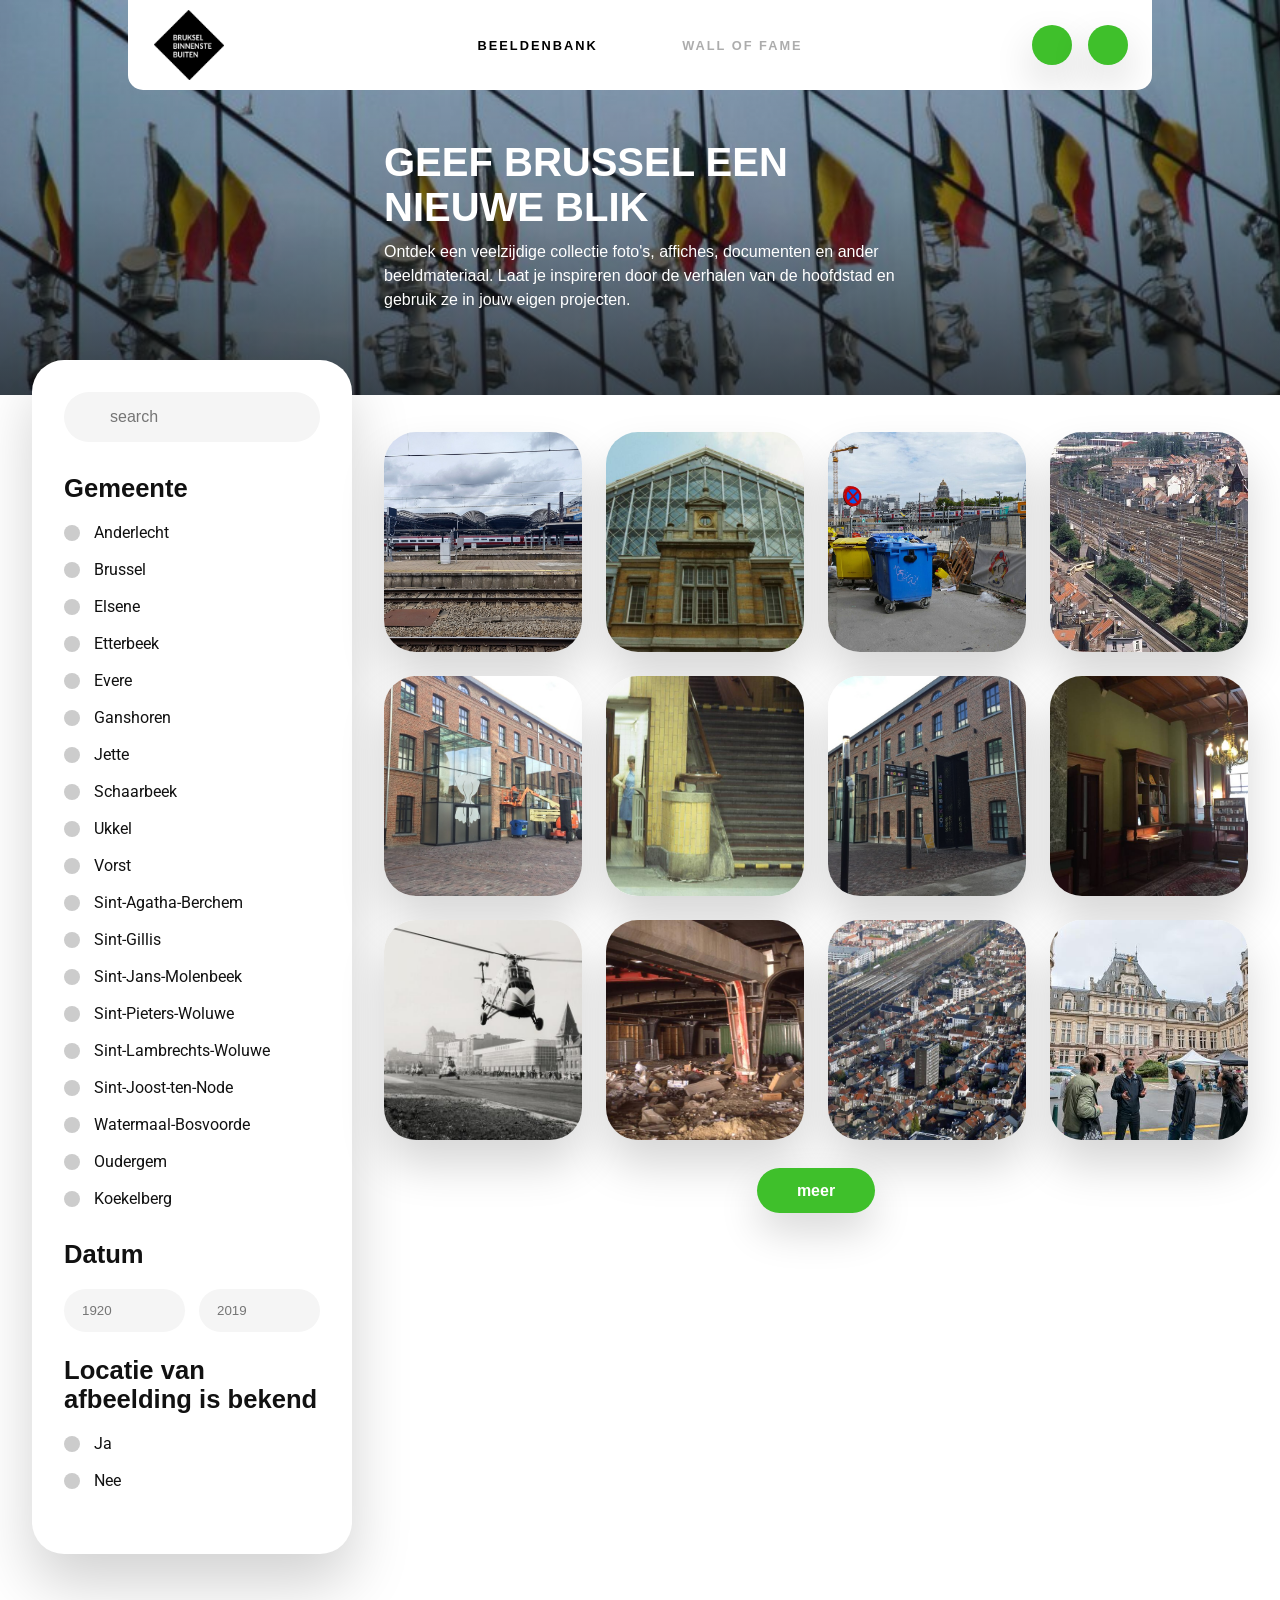
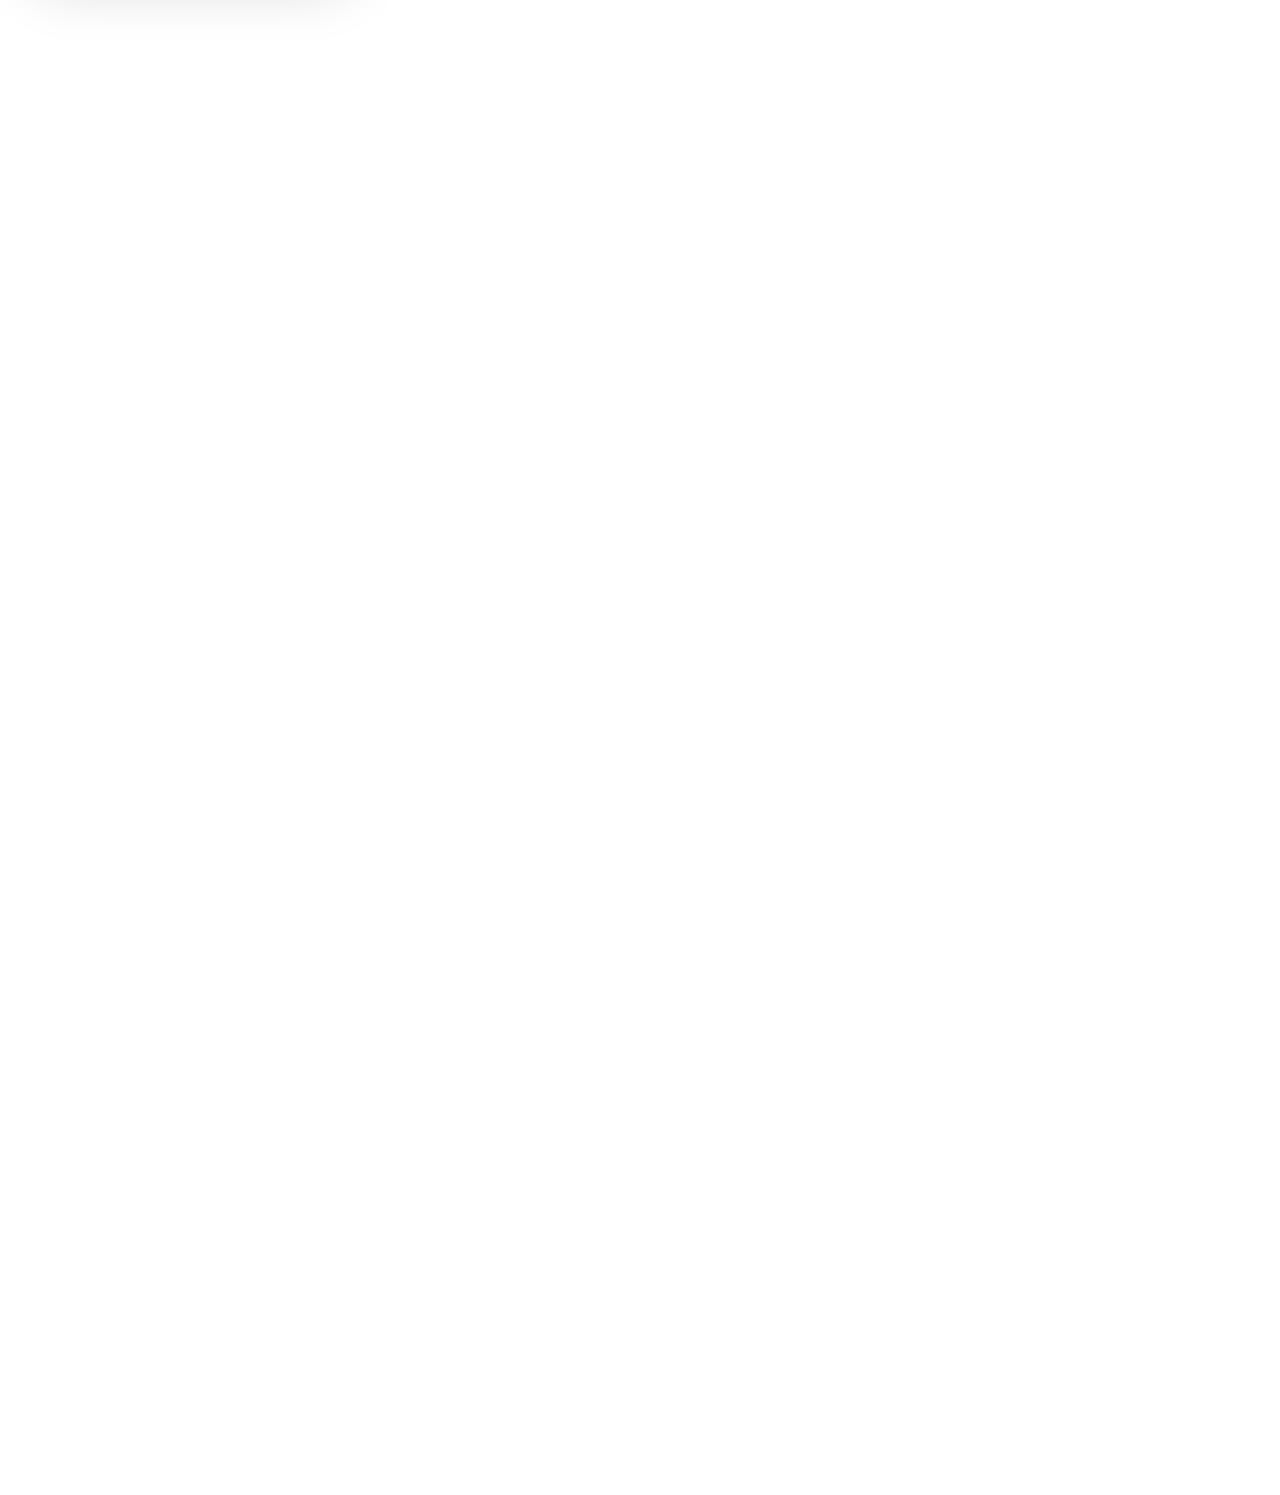
==== index.html @ e1c17c28 "added link.html" ====
<!doctype html>
<html lang="en">
  <head>
    <meta charset="UTF-8" />
    <meta name="viewport" content="width=device-width, initial-scale=1.0" />
    <link rel="stylesheet" href="css/color.css" />
    <link rel="stylesheet" href="css/font.css" />
    <link rel="stylesheet" href="css/global.css" />
    <link rel="stylesheet" href="css/header.css" />
    <link rel="stylesheet" href="css/sidebar.css" />
    <link
      rel="stylesheet"
      href="https://cdnjs.cloudflare.com/ajax/libs/font-awesome/7.0.1/css/all.min.css"
    />
    <title>Beeldenbank</title>
    <link rel="icon" type="image/x-icon" sizes="32x32" href="assets/favicon/logo_32x32.ico">
    <link rel="icon" type="image/x-icon" sizes="16x16" href="assets/favicon/logo_16x16.ico">
    <link rel="shortcut icon" href="assets/favicon/logo_32x32.ico">
  </head>
  <body>
    <header>
      <div class="header-inner">
        <a href="index.html"
          ><img src="assets/logo_high res.png" alt="logo" class="logo"
        /></a>
        <a href="index.html"><h2 class="title1 active">BEELDENBANK</h2></a>
        <a href="wall-of-fame.html"><h2 class="title2">WALL OF FAME</h2></a>
        <div class="header-actions">
          <a href="over-ons.html" class="icon-button" aria-label="info"
            ><i class="fa-solid fa-circle-info"></i
          ></a>
          <a href="link.html" class="icon-button" aria-label="links"
            ><i class="fa-solid fa-link"></i
          ></a>
        </div>
      </div>
    </header>
    <div class="hero">
      <div class="hero-h1"><h1>GEEF BRUSSEL EEN NIEUWE BLIK</h1></div>
      <div class="hero-p"><p>Ontdek een veelzijdige collectie foto's, affiches, documenten en ander beeldmateriaal. 
      Laat je inspireren door de verhalen van de hoofdstad en gebruik ze in jouw eigen projecten.</p></div>
    </div>
    
    <div class="background"></div>
    <div class="container">
      <aside class="sidebar">
        <div class="search-box">
          <i class="fa-solid fa-magnifying-glass"></i><input type="search" id="searchInput" placeholder="search" list="suggestions" />
          <datalist id="suggestions"></datalist>
        </div>
        <div class="panel">
          <h1>Gemeente</h1>
          <label><input type="checkbox" id="Anderlecht" name="Anderlecht" value="Anderlecht" /> Anderlecht</label>
          <label><input type="checkbox" id="Brussel" name="Brussel" value="Brussel" /> Brussel</label>
          <label><input type="checkbox" id="Elsene" name="Elsene" value="Elsene" /> Elsene</label>
          <label><input type="checkbox" id="Etterbeek" name="Etterbeek" value="Etterbeek" /> Etterbeek</label>
          <label><input type="checkbox" id="Evere" name="Evere" value="Evere" /> Evere</label>
          <label><input type="checkbox" id="Ganshoren" name="Ganshoren" value="Ganshoren" /> Ganshoren</label>
          <label><input type="checkbox" id="Jette" name="Jette" value="Jette" /> Jette</label>
          <label><input type="checkbox" id="Schaarbeek" name="Schaarbeek" value="Schaarbeek" /> Schaarbeek</label>
          <label><input type="checkbox" id="Ukkel" name="Ukkel" value="Ukkel" /> Ukkel</label>
          <label><input type="checkbox" id="Vorst" name="Vorst" value="Vorst" /> Vorst</label>
          <label><input type="checkbox" id="Sint-Agatha-Berchem" name="Sint-Agatha-Berchem" value="Sint-Agatha-Berchem" /> Sint-Agatha-Berchem</label>
          <label><input type="checkbox" id="Sint-Gillis" name="Sint-Gillis" value="Sint-Gillis" /> Sint-Gillis</label>
          <label><input type="checkbox" id="Sint-Jans-Molenbeek" name="Sint-Jans-Molenbeek" value="Sint-Jans-Molenbeek" /> Sint-Jans-Molenbeek</label>
          <label><input type="checkbox" id="Sint-Pieters-Woluwe" name="Sint-Pieters-Woluwe" value="Sint-Pieters-Woluwe" /> Sint-Pieters-Woluwe</label>
          <label><input type="checkbox" id="Sint-Lambrechts-Woluwe" name="Sint-Lambrechts-Woluwe" value="Sint-Lambrechts-Woluwe" /> Sint-Lambrechts-Woluwe</label>
          <label><input type="checkbox" id="Sint-Joost-ten-Node" name="Sint-Joost-ten-Node" value="Sint-Joost-ten-Node" /> Sint-Joost-ten-Node</label>
          <label><input type="checkbox" id="Watermaal-Bosvoorde" name="Watermaal-Bosvoorde" value="Watermaal-Bosvoorde" /> Watermaal-Bosvoorde</label>
          <label><input type="checkbox" id="Oudergem" name="Oudergem" value="Oudergem" /> Oudergem</label>
          <label><input type="checkbox" id="Koekelberg" name="Koekelberg" value="Koekelberg" /> Koekelberg</label>
        </div>
        <div class="panel">
          <h1>Datum</h1>
          <div class="date-inputs">
            <input type="number" id="fromYear" placeholder="1920" min="1920" max="2019" />
            <input type="number" id="toYear" placeholder="2019" min="1920" max="2019" />
          </div>
          
          <div class="panel">
          <h1>Locatie van afbeelding is bekend</h1>
          <div class="known-inputs">
          </div>
          <label
            ><input
              type="checkbox"
              id="bekend"
              name="bekend"
              value="bekend"
            />
            Ja</label
          ><label
            ><input
              type="checkbox"
              id="onbekend"
              name="onbekend"
              value="onbekend"
            />
            Nee</label
          >
        </div>
      </aside>
      <main class="content">
        <div class="top-filters">
          
        </div>
        <div class="gallery">
          <div class="card"></div>
          <div class="card"></div>
          <div class="card"></div>
          <div class="card"></div>
          <div class="card"></div>
          <div class="card"></div>
          <div class="card"></div>
          <div class="card"></div>
          <div class="card"></div>
          <div class="card"></div>
          <div class="card"></div>
          <div class="card"></div>
        </div>
      </main>
    </div>
    <!-- Image popup modal -->
    <div id="img-modal" style="display:none;position:fixed;inset:0;z-index:1000;background:rgba(0,0,0,0.55);justify-content:center;align-items:flex-start;padding-top:60px;">
      <button id="img-modal-prev" aria-label="Vorige" style="position:fixed;left:24px;top:50%;transform:translateY(-50%);background:#3fc02b;border:none;border-radius:50%;width:48px;height:48px;cursor:pointer;display:flex;align-items:center;justify-content:center;box-shadow:0 4px 14px rgba(0,0,0,0.2);">
        <svg xmlns="http://www.w3.org/2000/svg" width="18" height="18" viewBox="0 0 18 18" fill="none"><polyline points="11,3 5,9 11,15" stroke="white" stroke-width="2.5" stroke-linecap="round" stroke-linejoin="round"/></svg>
      </button>
      <div style="background:#fff;border-radius:20px;max-width:980px;width:92%;padding:44px 44px 36px;position:relative;">
        <button id="img-modal-close" aria-label="Sluiten" style="position:absolute;top:14px;right:14px;background:#3fc02b;border:none;border-radius:50%;width:32px;height:32px;cursor:pointer;display:flex;align-items:center;justify-content:center;">
          <svg xmlns="http://www.w3.org/2000/svg" width="14" height="14" viewBox="0 0 14 14" fill="none"><line x1="1" y1="1" x2="13" y2="13" stroke="white" stroke-width="2.2" stroke-linecap="round"/><line x1="13" y1="1" x2="1" y2="13" stroke="white" stroke-width="2.2" stroke-linecap="round"/></svg>
        </button>
        <img id="img-modal-img" src="" alt="" style="width:88%;max-height:65vh;object-fit:contain;display:block;border-radius:14px;margin:0 auto;" />
        <p id="img-modal-name" style="margin-top:12px;font-size:0.95rem;text-align:center;word-break:break-word;color:#333;"></p>
        <div style="display:flex;justify-content:center;gap:12px;margin-top:14px;">
          <a id="img-modal-download" href="" download style="display:inline-flex;align-items:center;gap:7px;padding:9px 20px;background:#3fc02b;color:#fff;border-radius:999px;text-decoration:none;font-size:0.9rem;font-weight:600;box-shadow:0 4px 14px rgba(0,0,0,0.12);">
            <i class="fa-solid fa-download"></i> Download
          </a>
          <button id="img-modal-share" style="display:inline-flex;align-items:center;gap:7px;padding:9px 20px;background:#3fc02b;color:#fff;border:none;border-radius:999px;font-size:0.9rem;font-weight:600;cursor:pointer;box-shadow:0 4px 14px rgba(0,0,0,0.12);">
            <i class="fa-solid fa-share-nodes"></i> Delen
          </button>
        </div>
      </div>
      <button id="img-modal-next" aria-label="Volgende" style="position:fixed;right:24px;top:50%;transform:translateY(-50%);background:#3fc02b;border:none;border-radius:50%;width:48px;height:48px;cursor:pointer;display:flex;align-items:center;justify-content:center;box-shadow:0 4px 14px rgba(0,0,0,0.2);">
        <svg xmlns="http://www.w3.org/2000/svg" width="18" height="18" viewBox="0 0 18 18" fill="none"><polyline points="7,3 13,9 7,15" stroke="white" stroke-width="2.5" stroke-linecap="round" stroke-linejoin="round"/></svg>
      </button>
    </div>
    <script src="js/index.js"></script>
  </body>
</html>
---- css/color.css ----
@import url("https://fonts.googleapis.com/css2?family=Roboto:wght@400&display=swap");
:root {
	--primary-color: #ffffff;
	--secondary-color: #4ec02a;
	--background: #f5f1e7;
	--text: #000000;
	--background-color: #ffffff;
}
---- css/font.css ----
@import url("https://fonts.googleapis.com/css2?family=Roboto:wght@400&display=swap");

:root {
	--title-font: "Inter", sans-serif;
	--subtitle-font: "Arial", sans-serif;
}
h1 {
	font-size: 48px;

	font-family: var(--title-font);
	font-weight: bold;
}
h2 {
	font-size: 27px;
	font-family: var(--subtitle-font);
	font-weight: bold;
}
p {
	font-size: 1rem;
	line-height: 1.5;
}
---- css/global.css ----
* {
	margin: 0;
	padding: 0;
	box-sizing: border-box;
}
html,
body {
	min-height: 100%;
}
body {
	font-family: "Roboto", sans-serif;
	color: #111;
}

.bg-slide {
	position: fixed;
	inset: 0;
	z-index: -2;
	background-size: cover;
	background-position: center;
	background-repeat: no-repeat;
	transition: opacity 1.5s ease-in-out;
	opacity: 0;
}
.bg-slide::before {
	content: "";
	position: absolute;
	inset: 0;
	height: 400px;
	background: linear-gradient(
		to top,
		rgba(13, 13, 13, 0.65),
		rgba(0, 0, 0, 0.2),
		transparent
	);
}
.bg-slide.active {
	opacity: 1;
}
---- css/header.css ----
header {
	position: relative;
	width: 80%;
	height: 90px;
	background: #fff;
	left: 10%;
	border-radius: 0 0 15px 15px;
	margin-bottom: 20px;
}

.header-inner {
	position: relative;
	width: 100%;
	height: 100%;
}
.header-inner .title1 {
	position: absolute;
	top: 50%;
	left: 40%;
	transform: translate(-50%, -50%);
	font-size: 0.8rem;
	letter-spacing: 2px;
	color: #333;
	opacity: 0.4;
}
.header-inner .title2 {
	position: absolute;
	top: 50%;
	left: 60%;
	transform: translate(-50%, -50%);
	font-size: 0.8rem;
	letter-spacing: 2px;
	color: #333;
	opacity: 0.4;
}
.header-inner .title1.active,
.header-inner .title2.active {
	opacity: 1;
	color: #000;
}
.header-inner .title1:not(.active):hover,
.header-inner .title2:not(.active):hover {
	opacity: 0.7;
	transition: opacity 0.2s ease;
}
.hero {
	width: 40%;
	left: 30%;
	height: 250px;
	position: relative;
	padding-top: 30px;
	padding-bottom: 30px;
	color: #fff;
	background-size: cover;
	background-position: center;
}
.hero-h1 h1 {
	font-family: "Inter", sans-serif;
	font-size: 40px;
}
.hero-p p {
	font-family: "Inter", sans-serif;
	font-size: 16px;
	padding-top: 10px;
}

.header-actions {
	position: absolute;
	right: 24px;
	display: flex;
	gap: 1rem;
}
.icon-button {
	display: grid;
	place-items: center;
	width: 40px;
	height: 40px;
	margin-top: 25px;
	border-radius: 50%;
	background: #3fc02b;
	color: #fff;
	font-size: 1rem;
	font-weight: normal;
	text-decoration: none;
	box-shadow: 0 18px 40px rgba(0, 0, 0, 0.16);
}
.logo {
	position: absolute;
	left: 6%;
	top: 50%;
	transform: translate(-50%, -50%);
	height: 70px;
	width: auto;
}
.buttons {
	display: flex;
}
.buttons a {
	text-decoration: none;
}
---- css/sidebar.css ----
.container {
	display: flex;
	gap: 32px;
	width: 100%;
	max-width: 1300px;
	margin: 0 auto;
	padding: 0 32px 40px;
}
.sidebar {
	width: 320px;
	background: rgba(255, 255, 255, 1);
	border-radius: 32px;
	padding: 32px;
	box-shadow: 0 30px 60px rgba(0, 0, 0, 0.18);
}
.background {
	position: absolute;
	width: 100%;
	height: 300%;
	background-color: #fff;
	z-index: -1;
	margin-top: 35px;
}
.search-box {
	position: relative;
	margin-bottom: 32px;
}
.search-box input {
	width: 100%;
	padding: 16px 18px 16px 46px;
	border: none;
	border-radius: 999px;
	background: #f5f5f5;
	color: #111;
	font-size: 1rem;
}
.search-box::before {
	content: "";
	position: absolute;
	left: 18px;
	top: 50%;
	transform: translateY(-50%);
	font-size: 1rem;
}

#suggestions {
	position: absolute;
	top: 100%;
	left: 0;
	right: 0;
	background: white;
	border: 1px solid #ccc;
	border-top: none;
	max-height: 250px;
	overflow-y: auto;
	z-index: 100;
}

.panel {
	margin-bottom: 32px;
}
.panel h1 {
	font-size: 1.6rem;
	margin-bottom: 20px;
}
.panel label {
	display: flex;
	align-items: center;
	gap: 0.9rem;
	margin-bottom: 18px;
	color: #111;
	font-size: 1rem;
}
.panel label input[type="checkbox"] {
	appearance: none;
	-webkit-appearance: none;
	width: 16px;
	height: 16px;
	min-width: 16px;
	border-radius: 50%;
	background: #ccc;
	border: none;
	cursor: pointer;
	transition: background 0.2s ease;
}
.panel label input[type="checkbox"]:checked {
	background: #3fc02b;
}
.date-inputs {
	display: flex;
	gap: 14px;
	margin-bottom: 24px;
}
.date-inputs input {
	width: 100%;
	border: none;
	border-radius: 999px;
	padding: 14px 18px;
	background: #f5f5f5;
	color: #111;
}
.content {
	flex: 1;
	display: flex;
	flex-direction: column;
	padding: 12px 0 0;
}
.top-filters {
	display: flex;
	justify-content: flex-end;
	gap: 16px;
	margin-bottom: 28px;
	margin-top: 32px;
	overflow-x: auto;
	scrollbar-width: none;
	-ms-overflow-style: none;
	flex-wrap: nowrap;
}
.top-filters::-webkit-scrollbar {
	display: none;
}
.filter-pill {
	display: inline-flex;
	align-items: center;
	justify-content: center;
	padding: 0.85rem 1.3rem;
	background: rgb(63, 192, 43);
	color: #fff;
	border-radius: 999px;
	font-weight: 600;
	box-shadow: 0 18px 40px rgba(0, 0, 0, 0.12);
}
.pill-remove {
	margin-left: 10px;
	cursor: pointer;
	opacity: 0.85;
	transition: opacity 0.2s;
}
.pill-remove:hover {
	opacity: 1;
}
.pill-extra {
	font-weight: 600;
	margin-left: 6px;
}
.gallery {
	display: grid;
	grid-template-columns: repeat(4, minmax(0, 1fr));
	gap: 24px;
}
.card {
	min-height: 220px;
	max-height: 250px;
	border-radius: 32px;
	overflow: hidden;
	background: rgba(255, 255, 255, 0.92);
	box-shadow: 0 25px 45px rgba(0, 0, 0, 0.16);
}
.fa-xmark {
	margin-right: 6px;
	color: #fff;
}
.fa-xmark:hover {
	color: rgba(255, 255, 255, 0.7);
}
#Noordwijk {
	border-radius: 50%;
}
.meer-btn {
	display: block;
	margin: 28px auto 0;
	padding: 0.85rem 2.5rem;
	background: #3fc02b;
	color: #fff;
	border: none;
	border-radius: 999px;
	font-size: 1rem;
	font-weight: 600;
	cursor: pointer;
	box-shadow: 0 18px 40px rgba(0, 0, 0, 0.16);
	transition: background 0.2s;
}
.meer-btn:hover {
	background: #32a023;
}
.fa-magnifying-glass {
	position: relative;
	top: 36px;
	left: 17px;
	font-size: 17px;
	font-weight: bold;
}
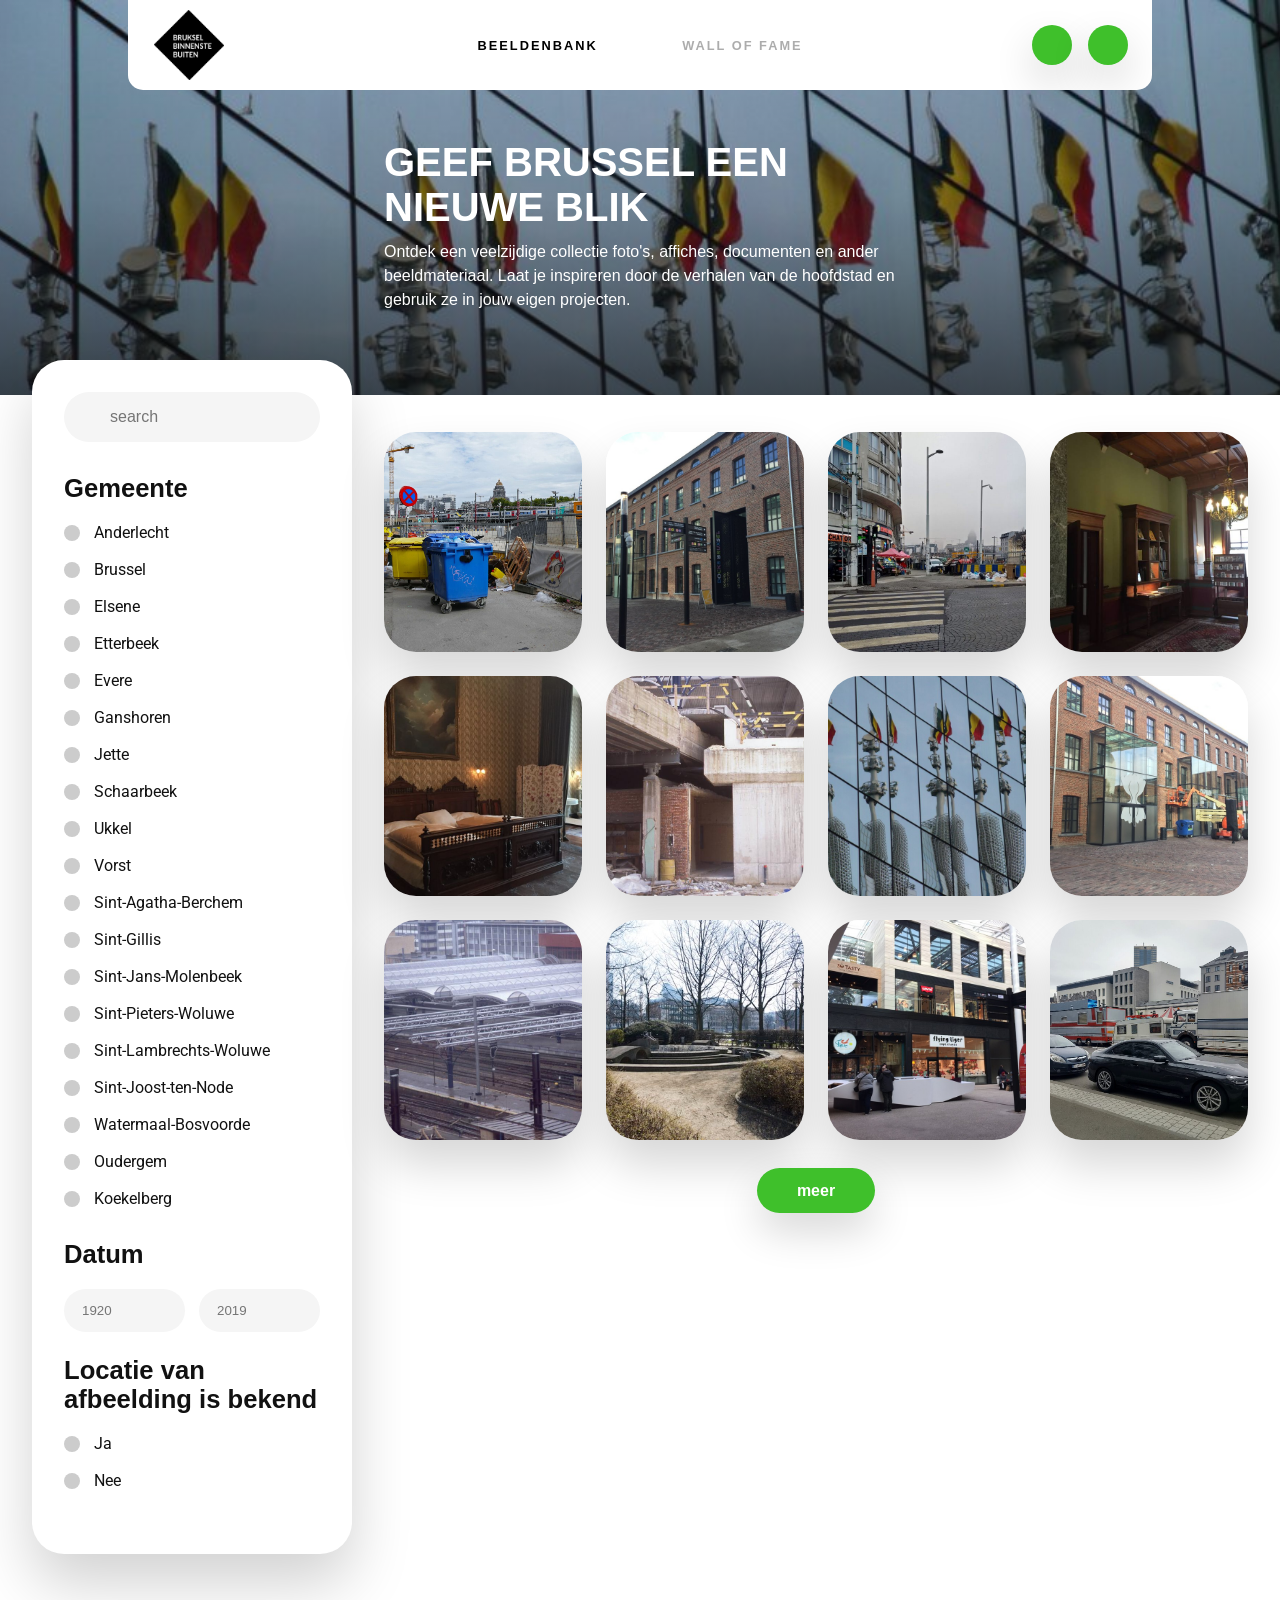
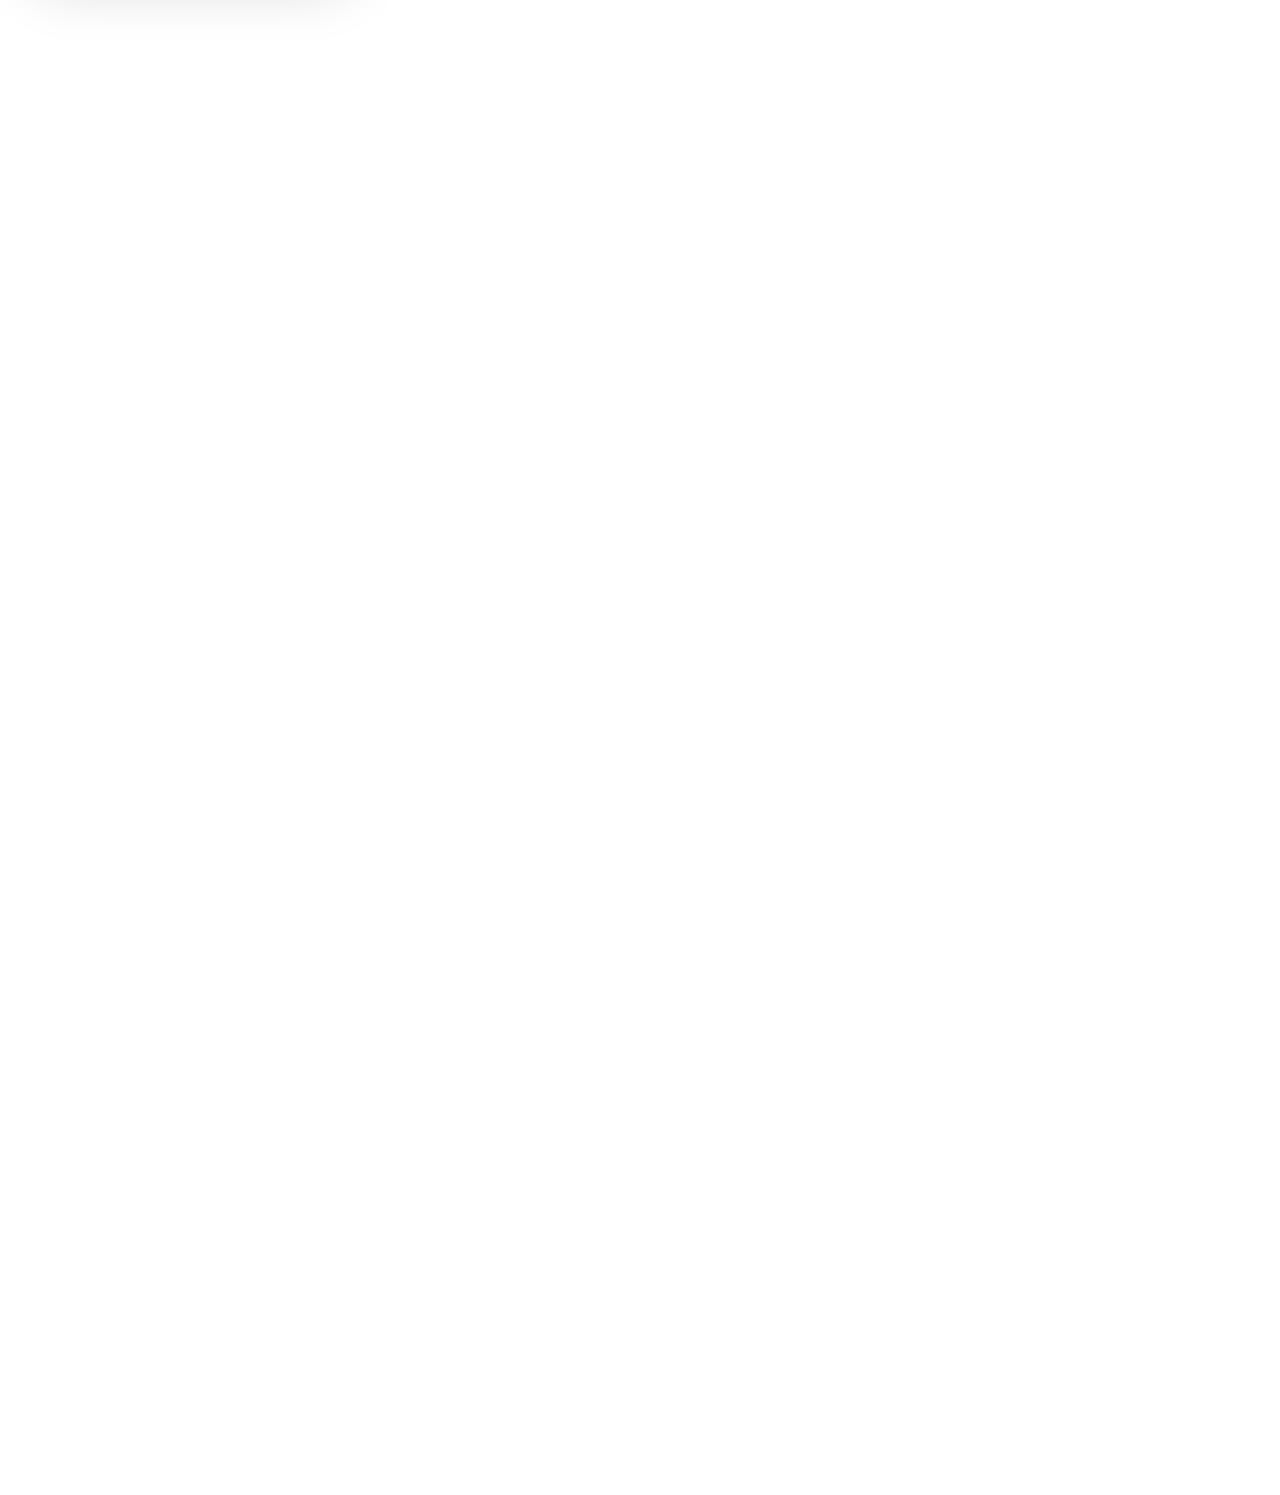
==== commit 9d8bcb95: "turned html file into css" ====
--- a/index.html
+++ b/index.html
@@ -121,26 +121,26 @@
       </main>
     </div>
     <!-- Image popup modal -->
-    <div id="img-modal" style="display:none;position:fixed;inset:0;z-index:1000;background:rgba(0,0,0,0.55);justify-content:center;align-items:flex-start;padding-top:60px;">
-      <button id="img-modal-prev" aria-label="Vorige" style="position:fixed;left:24px;top:50%;transform:translateY(-50%);background:#3fc02b;border:none;border-radius:50%;width:48px;height:48px;cursor:pointer;display:flex;align-items:center;justify-content:center;box-shadow:0 4px 14px rgba(0,0,0,0.2);">
+    <div id="img-modal">
+      <button id="img-modal-prev" aria-label="Vorige">
         <svg xmlns="http://www.w3.org/2000/svg" width="18" height="18" viewBox="0 0 18 18" fill="none"><polyline points="11,3 5,9 11,15" stroke="white" stroke-width="2.5" stroke-linecap="round" stroke-linejoin="round"/></svg>
       </button>
-      <div style="background:#fff;border-radius:20px;max-width:980px;width:92%;padding:44px 44px 36px;position:relative;">
-        <button id="img-modal-close" aria-label="Sluiten" style="position:absolute;top:14px;right:14px;background:#3fc02b;border:none;border-radius:50%;width:32px;height:32px;cursor:pointer;display:flex;align-items:center;justify-content:center;">
+      <div class="img-modal-box">
+        <button id="img-modal-close" aria-label="Sluiten">
           <svg xmlns="http://www.w3.org/2000/svg" width="14" height="14" viewBox="0 0 14 14" fill="none"><line x1="1" y1="1" x2="13" y2="13" stroke="white" stroke-width="2.2" stroke-linecap="round"/><line x1="13" y1="1" x2="1" y2="13" stroke="white" stroke-width="2.2" stroke-linecap="round"/></svg>
         </button>
-        <img id="img-modal-img" src="" alt="" style="width:88%;max-height:65vh;object-fit:contain;display:block;border-radius:14px;margin:0 auto;" />
-        <p id="img-modal-name" style="margin-top:12px;font-size:0.95rem;text-align:center;word-break:break-word;color:#333;"></p>
-        <div style="display:flex;justify-content:center;gap:12px;margin-top:14px;">
-          <a id="img-modal-download" href="" download style="display:inline-flex;align-items:center;gap:7px;padding:9px 20px;background:#3fc02b;color:#fff;border-radius:999px;text-decoration:none;font-size:0.9rem;font-weight:600;box-shadow:0 4px 14px rgba(0,0,0,0.12);">
+        <img id="img-modal-img" src="" alt="" />
+        <p id="img-modal-name"></p>
+        <div class="img-modal-actions">
+          <a id="img-modal-download" href="" download>
             <i class="fa-solid fa-download"></i> Download
           </a>
-          <button id="img-modal-share" style="display:inline-flex;align-items:center;gap:7px;padding:9px 20px;background:#3fc02b;color:#fff;border:none;border-radius:999px;font-size:0.9rem;font-weight:600;cursor:pointer;box-shadow:0 4px 14px rgba(0,0,0,0.12);">
+          <button id="img-modal-share">
             <i class="fa-solid fa-share-nodes"></i> Delen
           </button>
         </div>
       </div>
-      <button id="img-modal-next" aria-label="Volgende" style="position:fixed;right:24px;top:50%;transform:translateY(-50%);background:#3fc02b;border:none;border-radius:50%;width:48px;height:48px;cursor:pointer;display:flex;align-items:center;justify-content:center;box-shadow:0 4px 14px rgba(0,0,0,0.2);">
+      <button id="img-modal-next" aria-label="Volgende">
         <svg xmlns="http://www.w3.org/2000/svg" width="18" height="18" viewBox="0 0 18 18" fill="none"><polyline points="7,3 13,9 7,15" stroke="white" stroke-width="2.5" stroke-linecap="round" stroke-linejoin="round"/></svg>
       </button>
     </div>
--- a/css/sidebar.css
+++ b/css/sidebar.css
@@ -21,6 +21,7 @@
 	z-index: -1;
 	margin-top: 35px;
 }
+
 .search-box {
 	position: relative;
 	margin-bottom: 32px;
@@ -190,3 +191,106 @@
 	font-size: 17px;
 	font-weight: bold;
 }
+
+#img-modal {
+	display: none;
+	position: fixed;
+	inset: 0;
+	z-index: 1000;
+	background: rgba(0, 0, 0, 0.55);
+	justify-content: center;
+	align-items: flex-start;
+	padding-top: 60px;
+}
+#img-modal-prev,
+#img-modal-next {
+	position: fixed;
+	top: 50%;
+	transform: translateY(-50%);
+	background: #3fc02b;
+	border: none;
+	border-radius: 50%;
+	width: 48px;
+	height: 48px;
+	cursor: pointer;
+	display: flex;
+	align-items: center;
+	justify-content: center;
+	box-shadow: 0 4px 14px rgba(0, 0, 0, 0.2);
+}
+#img-modal-prev {
+	left: 24px;
+}
+#img-modal-next {
+	right: 24px;
+}
+.img-modal-box {
+	background: #fff;
+	border-radius: 20px;
+	max-width: 980px;
+	width: 92%;
+	padding: 44px 44px 36px;
+	position: relative;
+}
+#img-modal-close {
+	position: absolute;
+	top: 14px;
+	right: 14px;
+	background: #3fc02b;
+	border: none;
+	border-radius: 50%;
+	width: 32px;
+	height: 32px;
+	cursor: pointer;
+	display: flex;
+	align-items: center;
+	justify-content: center;
+}
+#img-modal-img {
+	width: 88%;
+	max-height: 65vh;
+	object-fit: contain;
+	display: block;
+	border-radius: 14px;
+	margin: 0 auto;
+}
+#img-modal-name {
+	margin-top: 12px;
+	font-size: 0.95rem;
+	text-align: center;
+	word-break: break-word;
+	color: #333;
+}
+.img-modal-actions {
+	display: flex;
+	justify-content: center;
+	gap: 12px;
+	margin-top: 14px;
+}
+#img-modal-download {
+	display: inline-flex;
+	align-items: center;
+	gap: 7px;
+	padding: 9px 20px;
+	background: #3fc02b;
+	color: #fff;
+	border-radius: 999px;
+	text-decoration: none;
+	font-size: 0.9rem;
+	font-weight: 600;
+	box-shadow: 0 4px 14px rgba(0, 0, 0, 0.12);
+}
+#img-modal-share {
+	display: inline-flex;
+	align-items: center;
+	gap: 7px;
+	padding: 9px 20px;
+	background: #3fc02b;
+	color: #fff;
+	border: none;
+	border-radius: 999px;
+	font-size: 0.9rem;
+	font-weight: 600;
+	cursor: pointer;
+	box-shadow: 0 4px 14px rgba(0, 0, 0, 0.12);
+}
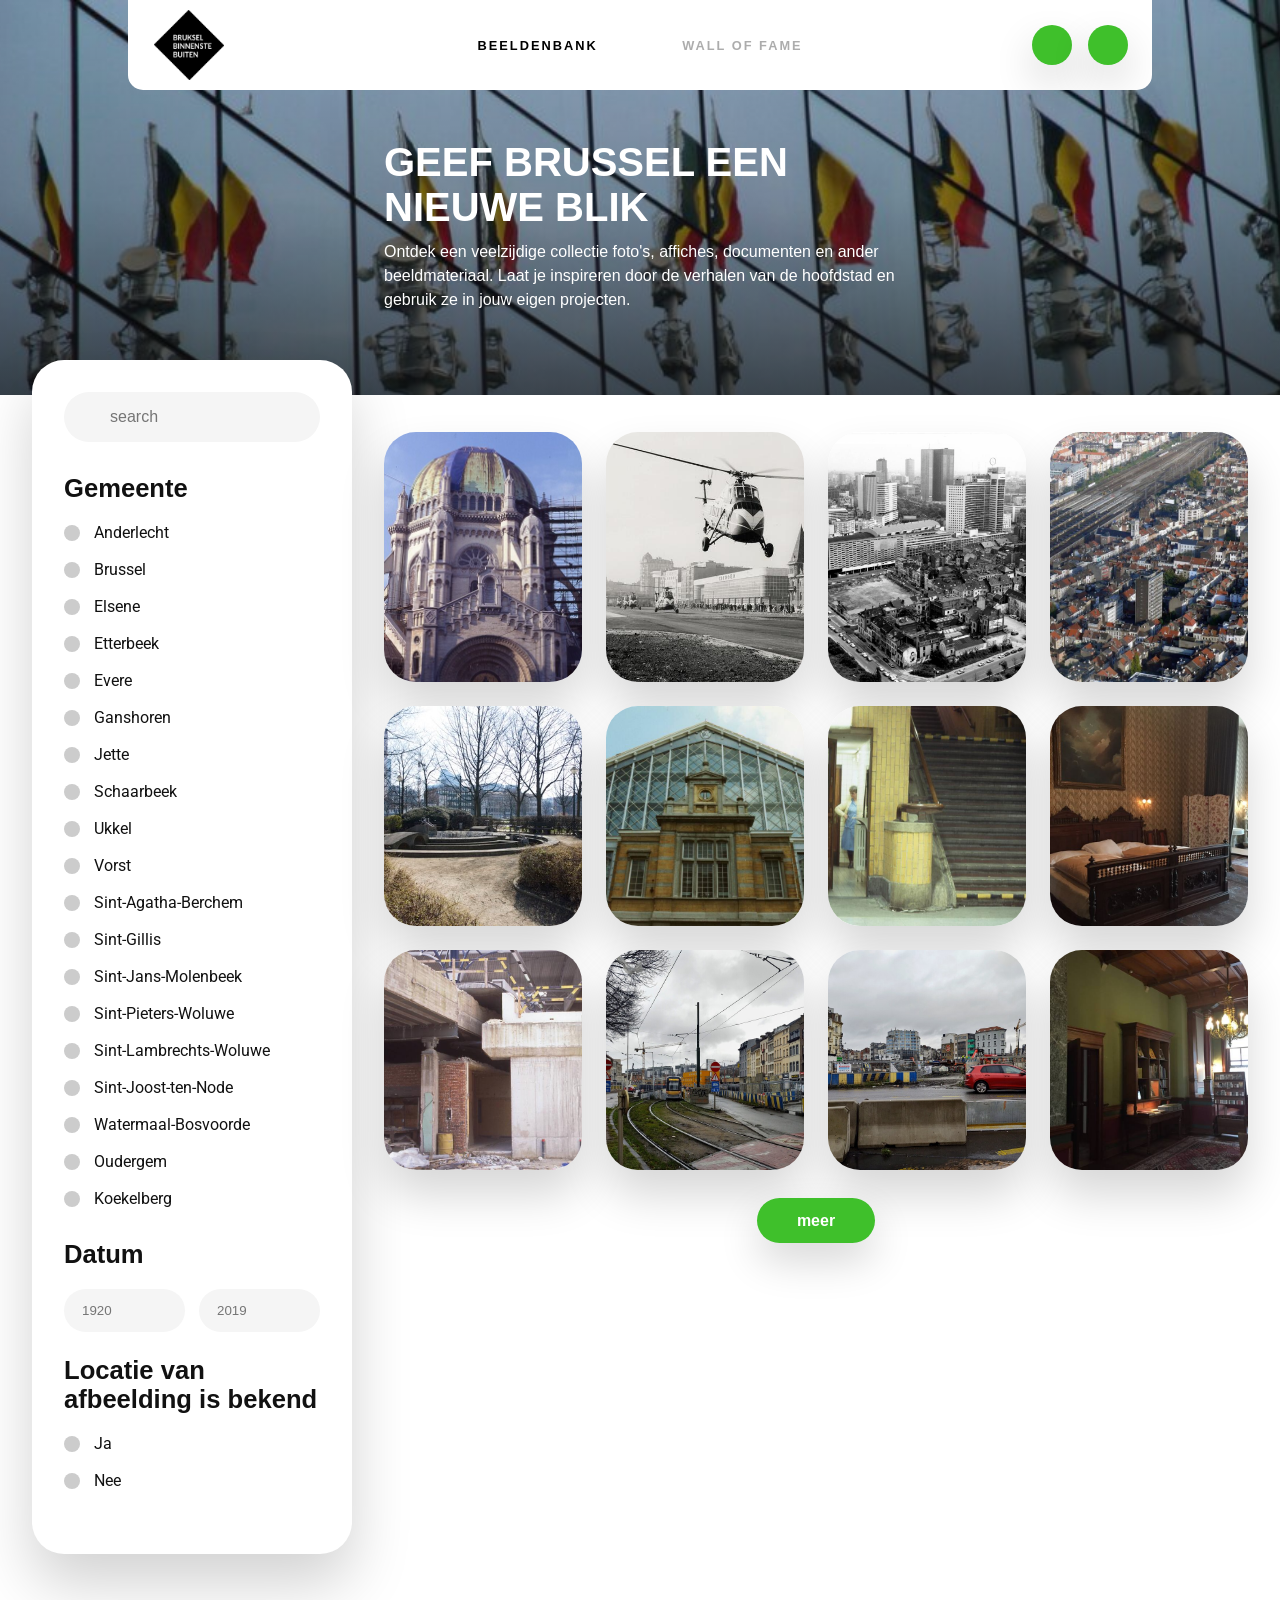
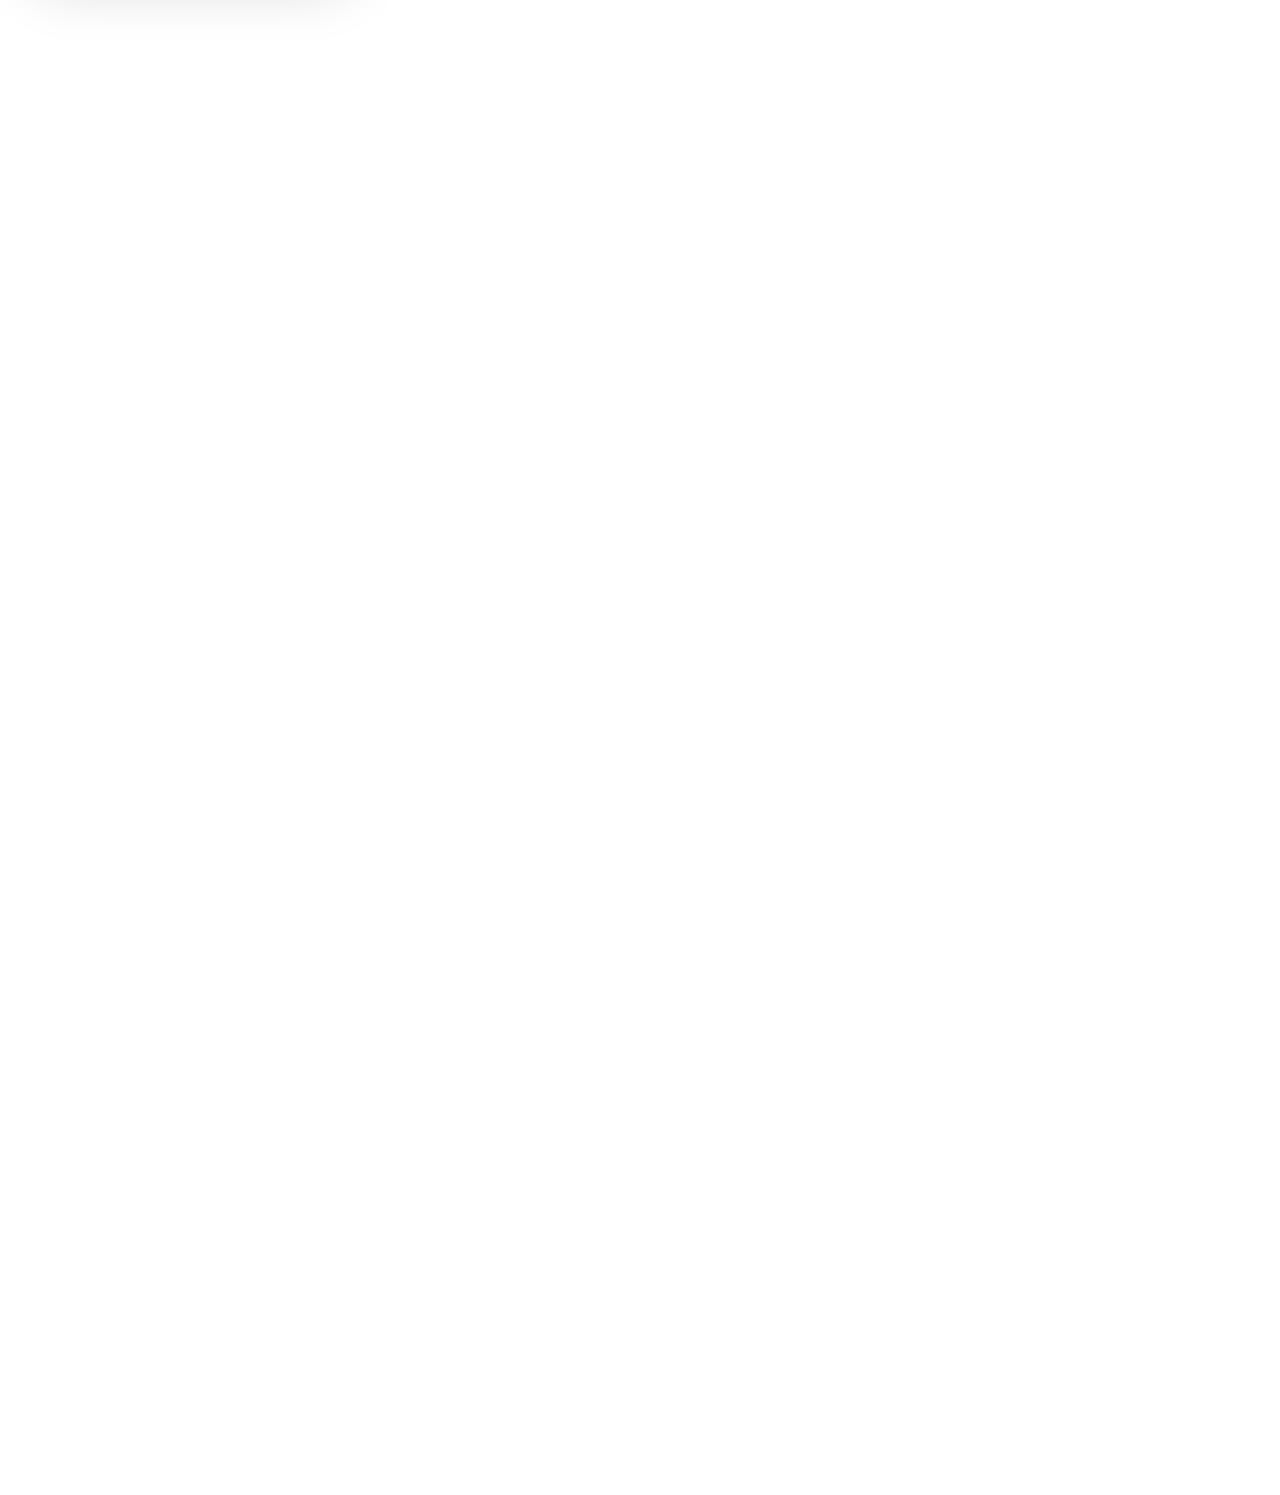
==== commit 66afb0f5: "Index html download and delen buttons hover effect" ====
--- a/index.html
+++ b/index.html
@@ -123,11 +123,11 @@
     <!-- Image popup modal -->
     <div id="img-modal">
       <button id="img-modal-prev" aria-label="Vorige">
-        <svg xmlns="http://www.w3.org/2000/svg" width="18" height="18" viewBox="0 0 18 18" fill="none"><polyline points="11,3 5,9 11,15" stroke="white" stroke-width="2.5" stroke-linecap="round" stroke-linejoin="round"/></svg>
+        <i class="fa-solid fa-angle-left"></i>
       </button>
       <div class="img-modal-box">
         <button id="img-modal-close" aria-label="Sluiten">
-          <svg xmlns="http://www.w3.org/2000/svg" width="14" height="14" viewBox="0 0 14 14" fill="none"><line x1="1" y1="1" x2="13" y2="13" stroke="white" stroke-width="2.2" stroke-linecap="round"/><line x1="13" y1="1" x2="1" y2="13" stroke="white" stroke-width="2.2" stroke-linecap="round"/></svg>
+          <i class="fa-solid fa-xmark"></i>
         </button>
         <img id="img-modal-img" src="" alt="" />
         <p id="img-modal-name"></p>
@@ -141,7 +141,7 @@
         </div>
       </div>
       <button id="img-modal-next" aria-label="Volgende">
-        <svg xmlns="http://www.w3.org/2000/svg" width="18" height="18" viewBox="0 0 18 18" fill="none"><polyline points="7,3 13,9 7,15" stroke="white" stroke-width="2.5" stroke-linecap="round" stroke-linejoin="round"/></svg>
+        <i class="fa-solid fa-angle-right"></i>
       </button>
     </div>
     <script src="js/index.js"></script>
--- a/css/header.css
+++ b/css/header.css
@@ -84,6 +84,11 @@
 	text-decoration: none;
 	box-shadow: 0 18px 40px rgba(0, 0, 0, 0.16);
 }
+.icon-button:hover {
+	border: 1px solid #3fc02b;
+	background: #fff;
+	color: #3fc02b;
+}
 .logo {
 	position: absolute;
 	left: 6%;
--- a/css/sidebar.css
+++ b/css/sidebar.css
@@ -218,6 +218,11 @@
 	justify-content: center;
 	box-shadow: 0 4px 14px rgba(0, 0, 0, 0.2);
 }
+#img-modal-prev i,
+#img-modal-next i {
+	color: #fff;
+}
+
 #img-modal-prev {
 	left: 24px;
 }
@@ -246,6 +251,12 @@
 	align-items: center;
 	justify-content: center;
 }
+#img-modal-close i {
+	position: relative;
+	left: 3px;
+	top: 1px;
+}
+
 #img-modal-img {
 	width: 88%;
 	max-height: 65vh;
@@ -280,6 +291,11 @@
 	font-weight: 600;
 	box-shadow: 0 4px 14px rgba(0, 0, 0, 0.12);
 }
+#img-modal-download:hover {
+	color: #3fc02b;
+	background: #fff;
+	border: 1px solid #3fc02b;
+}
 #img-modal-share {
 	display: inline-flex;
 	align-items: center;
@@ -294,3 +310,8 @@
 	cursor: pointer;
 	box-shadow: 0 4px 14px rgba(0, 0, 0, 0.12);
 }
+#img-modal-share:hover {
+	color: #3fc02b;
+	background: #fff;
+	border: 1px solid #3fc02b;
+}
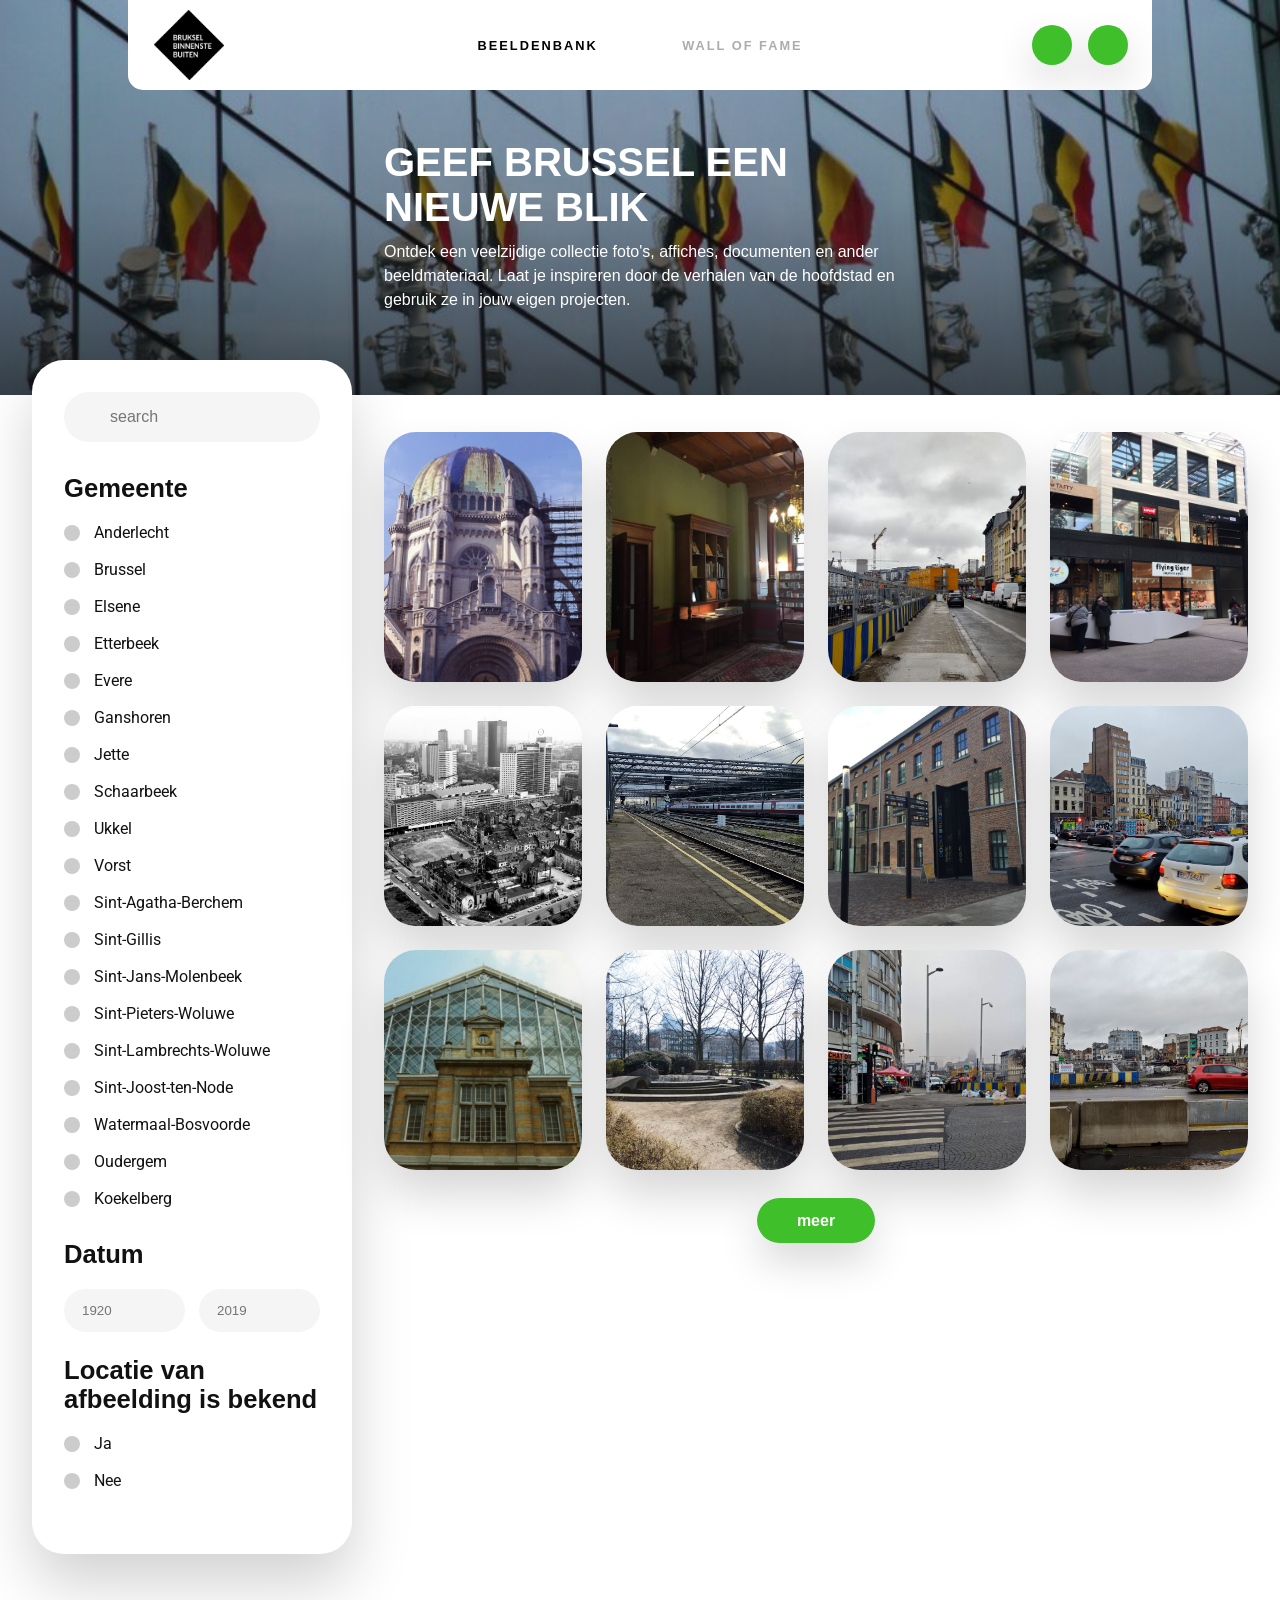
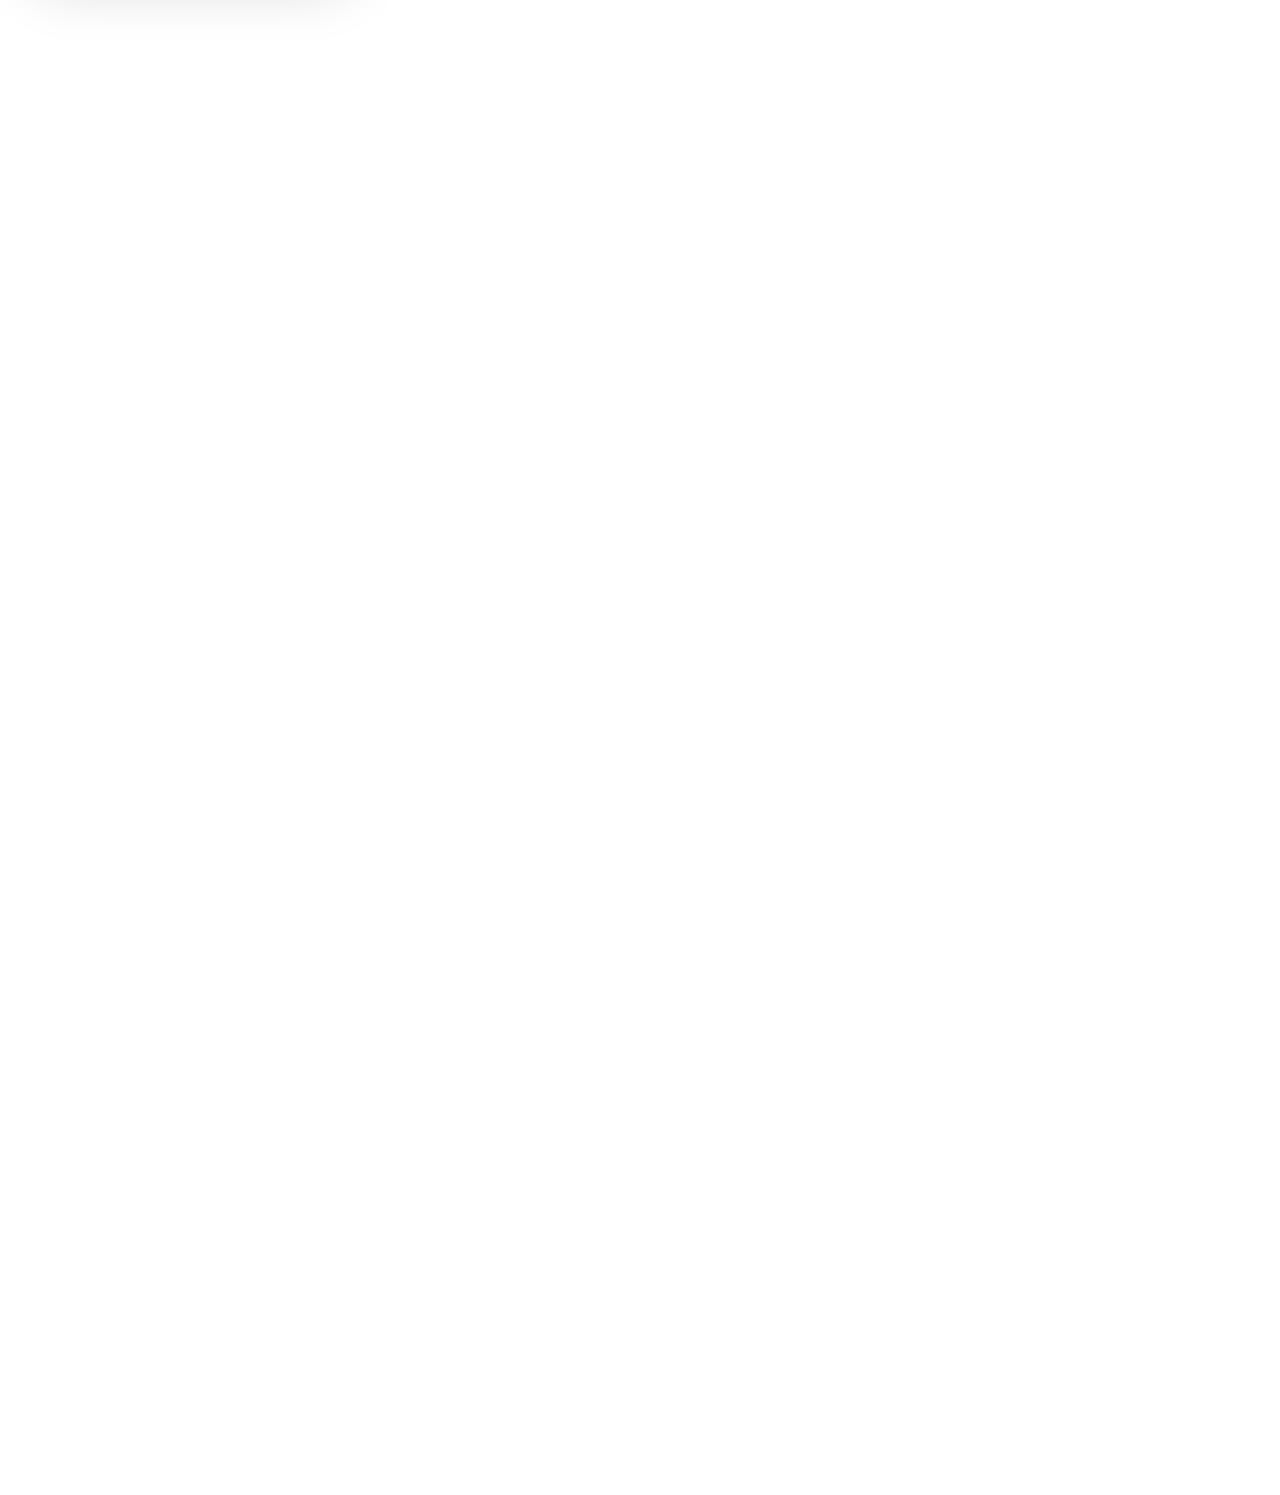
==== commit e5bd577f: "Responsive tablet version, html & css" ====
--- a/index.html
+++ b/index.html
@@ -45,6 +45,9 @@
     <div class="container">
       <aside class="sidebar">
         <div class="search-box">
+          <div class="tablet-filter-bg">
+            <i class="fa-solid fa-filter tablet-filter"></i>
+          </div>
           <i class="fa-solid fa-magnifying-glass"></i><input type="search" id="searchInput" placeholder="search" list="suggestions" />
           <datalist id="suggestions"></datalist>
         </div>
--- a/css/header.css
+++ b/css/header.css
@@ -89,6 +89,11 @@
 	background: #fff;
 	color: #3fc02b;
 }
+
+.icon-button.active {
+	background: #296f1e;
+	color: #fff;
+}
 .logo {
 	position: absolute;
 	left: 6%;
@@ -103,3 +108,30 @@
 .buttons a {
 	text-decoration: none;
 }
+
+@media (max-width: 480px) {
+	.gallery {
+		grid-template-columns: 1fr;
+	}
+
+	.hero-h1 h1 {
+		font-size: 24px;
+	}
+
+	.sidebar {
+		padding: 15px;
+	}
+
+	.search-box input,
+	.date-inputs input {
+		font-size: 14px;
+	}
+
+	.card {
+		min-height: 220px;
+	}
+
+	.meer-btn {
+		width: 100%;
+	}
+}
--- a/css/sidebar.css
+++ b/css/sidebar.css
@@ -43,7 +43,9 @@
 	transform: translateY(-50%);
 	font-size: 1rem;
 }
-
+.search-box .tablet-filter {
+	display: none;
+}
 #suggestions {
 	position: absolute;
 	top: 100%;
@@ -87,6 +89,11 @@
 .panel label input[type="checkbox"]:checked {
 	background: #3fc02b;
 }
+
+.panel label input[type="checkbox"]:hover {
+	border: 3px solid #3fc02b;
+}
+
 .date-inputs {
 	display: flex;
 	gap: 14px;
@@ -157,6 +164,11 @@
 	background: rgba(255, 255, 255, 0.92);
 	box-shadow: 0 25px 45px rgba(0, 0, 0, 0.16);
 }
+
+.card:hover {
+	transform: scale(1.05); /*picture becomes 5% bigger on hover*/
+}
+
 .fa-xmark {
 	margin-right: 6px;
 	color: #fff;
@@ -182,7 +194,10 @@
 	transition: background 0.2s;
 }
 .meer-btn:hover {
-	background: #32a023;
+	/* background: #32a023; */
+	border: 1px solid #3fc02b;
+	background: #fff;
+	color: #3fc02b;
 }
 .fa-magnifying-glass {
 	position: relative;
@@ -315,3 +330,162 @@
 	background: #fff;
 	border: 1px solid #3fc02b;
 }
+
+/* ==========================
+   TABLET
+========================== */
+@media (max-width: 1024px) {
+	.container {
+		flex-direction: column;
+		padding: 0 20px 30px;
+	}
+
+	.sidebar {
+		width: 100%;
+		padding: 2px;
+		background: none;
+		box-shadow: none;
+	}
+
+	.content {
+		width: 100%;
+	}
+
+	.gallery {
+		grid-template-columns: repeat(3, 1fr);
+		gap: 18px;
+	}
+
+	.card {
+		min-height: 200px;
+	}
+
+	.top-filters {
+		justify-content: flex-start;
+	}
+
+	.img-modal-box {
+		width: 95%;
+		padding: 30px;
+	}
+
+	#img-modal-prev {
+		left: 10px;
+	}
+
+	#img-modal-next {
+		right: 10px;
+	}
+	.tablet-filter-bg {
+		position: relative;
+		top: 50px;
+		background: #3fc02b;
+		padding: 10px;
+		width: 50px;
+		border-radius: 70%;
+		padding: 0px;
+	}
+	.search-box {
+		margin-bottom: 0px;
+	}
+	.search-box .tablet-filter {
+		display: block;
+		position: relative;
+		font-size: 30px;
+		color: #fff;
+		border-radius: 50%;
+		padding: 10px 15px;
+		top: 1px;
+		right: 5px;
+	}
+	.panel {
+		display: none;
+	}
+	.search-box input {
+		width: 30%;
+		box-shadow: 0 20px 20px rgba(0, 0, 0, 0.12);
+		border: 1px solid rgb(194, 194, 194);
+		position: relative;
+		top: 0px;
+		left: 50px;
+	}
+	.fa-magnifying-glass {
+		top: 1px;
+		left: 90px;
+		font-size: 19px;
+		z-index: 1;
+	}
+	/*
+			
+	*/
+}
+
+/* ==========================
+   MOBILE
+========================== */
+@media (max-width: 768px) {
+	.container {
+		padding: 0 15px 20px;
+		gap: 20px;
+	}
+
+	.sidebar {
+		width: 100%;
+		padding: 10px;
+		border-radius: 20px;
+	}
+	/*
+	.sidebar {
+	width: 320px;
+	background: rgba(255, 255, 255, 1);
+	border-radius: 32px;
+	padding: 32px;
+	box-shadow: 0 30px 60px rgba(0, 0, 0, 0.18);
+
+}
+	*/
+	.panel h1 {
+		font-size: 1.3rem;
+	}
+
+	.date-inputs {
+		flex-direction: column;
+	}
+
+	.gallery {
+		grid-template-columns: repeat(2, 1fr);
+		gap: 15px;
+	}
+
+	.card {
+		min-height: 160px;
+		max-height: 200px;
+		border-radius: 20px;
+	}
+
+	.filter-pill {
+		font-size: 0.85rem;
+		padding: 0.7rem 1rem;
+	}
+
+	#img-modal-prev,
+	#img-modal-next {
+		width: 40px;
+		height: 40px;
+	}
+
+	.img-modal-box {
+		padding: 20px;
+		border-radius: 15px;
+	}
+
+	#img-modal-img {
+		width: 100%;
+		max-height: 50vh;
+	}
+
+	.img-modal-actions {
+		flex-direction: column;
+		align-items: center;
+	}
+}
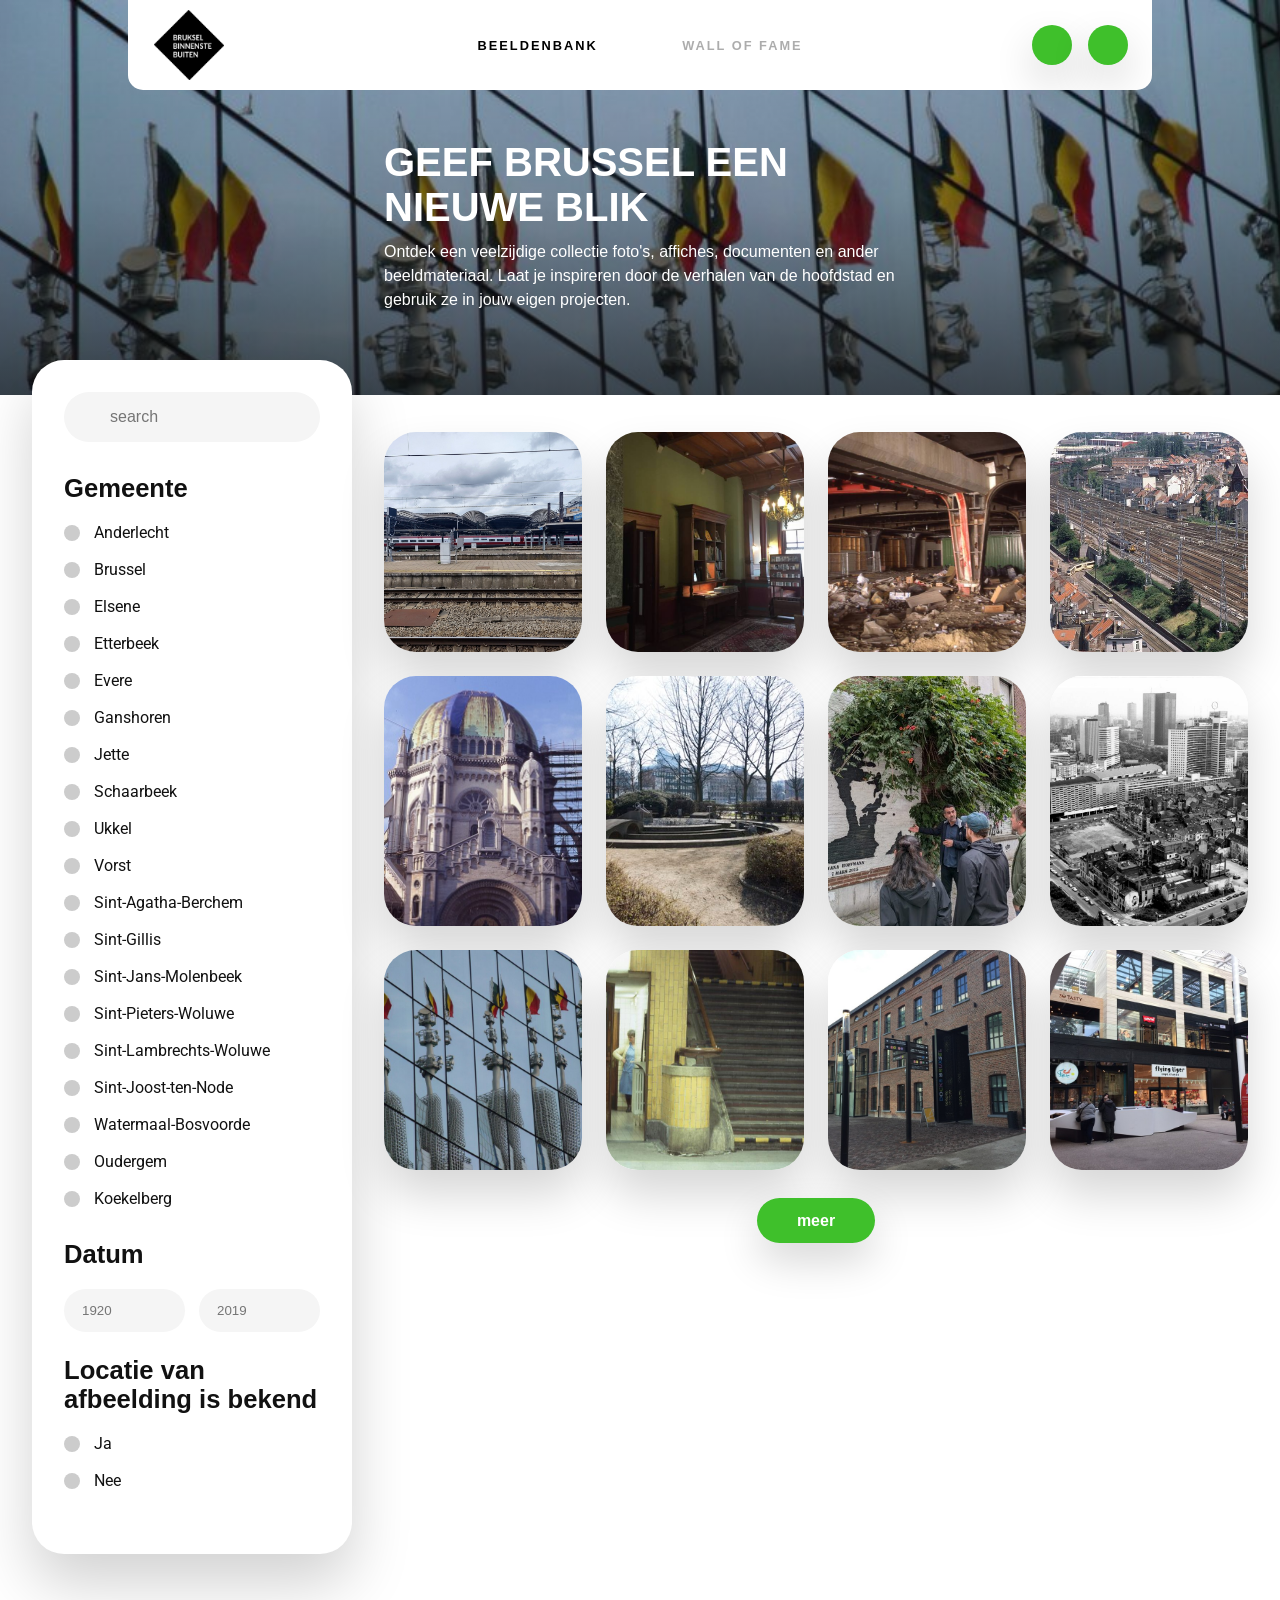
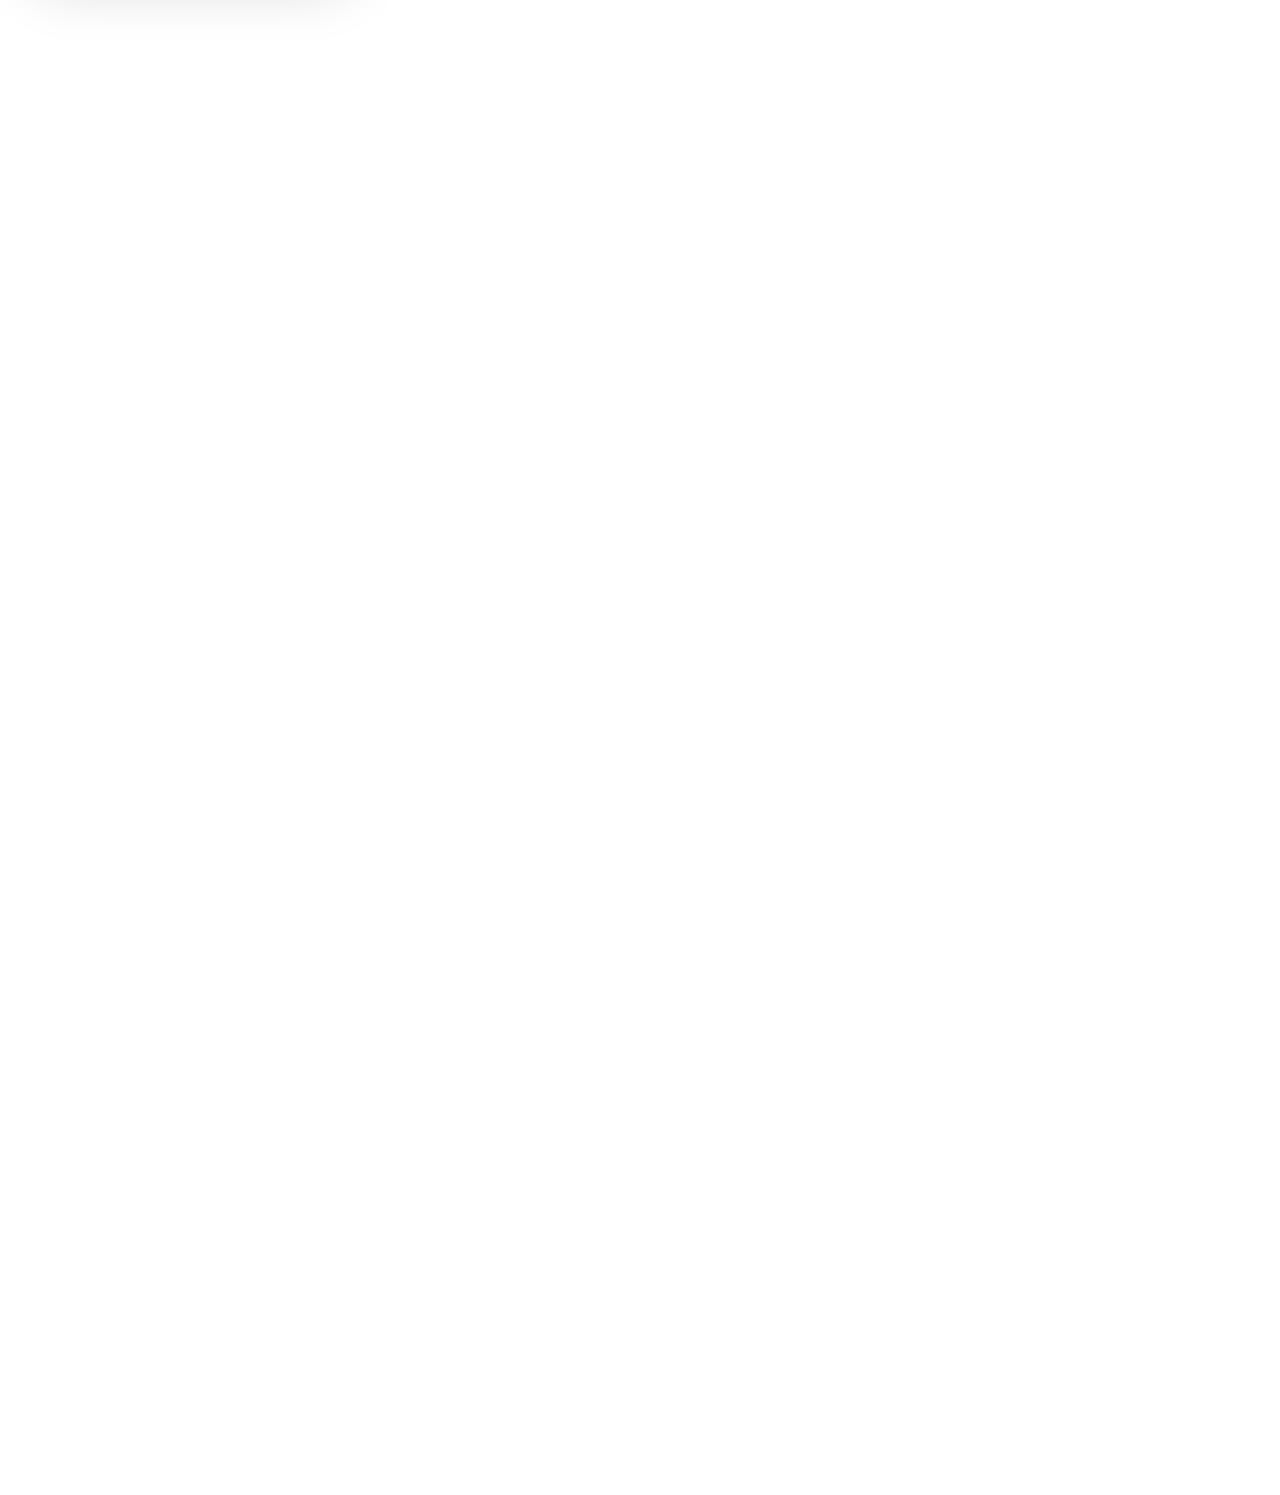
==== commit b3ba38a5: "responsive" ====
--- a/index.html
+++ b/index.html
@@ -35,6 +35,27 @@
         </div>
       </div>
     </header>
+
+    <!-- Mobile Header -->
+    <div class="mobile-header">
+      <button class="mobile-hamburger" id="mobileMenuBtn" aria-label="Menu">
+        <i class="fa-solid fa-bars"></i>
+      </button>
+      <a href="index.html" class="mobile-logo-wrap">
+        <img src="assets/logo_high res.png" alt="logo" class="mobile-logo" />
+      </a>
+    </div>
+
+    <!-- Mobile Menu Popup -->
+    <div id="mobileMenuPopup" class="mobile-menu-popup">
+      <a href="index.html" class="mobile-menu-link active-link">BEELDENBANK</a>
+      <a href="wall-of-fame.html" class="mobile-menu-link muted-link">WALL OF FAME</a>
+      <div class="mobile-menu-icons">
+        <a href="over-ons.html" class="icon-button" aria-label="info"><i class="fa-solid fa-circle-info"></i></a>
+        <a href="link.html" class="icon-button" aria-label="links"><i class="fa-solid fa-link"></i></a>
+      </div>
+    </div>
+    <div id="mobileMenuOverlay" class="mobile-menu-overlay"></div>
     <div class="hero">
       <div class="hero-h1"><h1>GEEF BRUSSEL EEN NIEUWE BLIK</h1></div>
       <div class="hero-p"><p>Ontdek een veelzijdige collectie foto's, affiches, documenten en ander beeldmateriaal. 
@@ -147,6 +168,95 @@
         <i class="fa-solid fa-angle-right"></i>
       </button>
     </div>
+    <!-- Mobile Bottom Bar -->
+    <div class="mobile-bottom-bar">
+      <button class="mobile-filter-btn" id="mobileFilterBtn" aria-label="Filter">
+        <i class="fa-solid fa-filter"></i>
+      </button>
+      <div class="mobile-search-wrap">
+        <i class="fa-solid fa-magnifying-glass mobile-search-icon"></i>
+        <input type="search" id="mobileSearchInput" placeholder="search" list="suggestions" autocomplete="off" />
+      </div>
+    </div>
+
+    <!-- Mobile Filter Popup -->
+    <div id="mobileFilterPopup" class="mobile-filter-popup">
+      <div class="mobile-filter-inner">
+        <button class="mobile-filter-close" id="mobileFilterClose" aria-label="Sluiten">
+          <i class="fa-solid fa-xmark"></i>
+        </button>
+        <h2 class="mobile-filter-title">Gemeente</h2>
+        <div class="mobile-filter-checks">
+          <label><input type="checkbox" data-filter-id="Anderlecht" /> Anderlecht</label>
+          <label><input type="checkbox" data-filter-id="Brussel" /> Brussel</label>
+          <label><input type="checkbox" data-filter-id="Elsene" /> Elsene</label>
+          <label><input type="checkbox" data-filter-id="Etterbeek" /> Etterbeek</label>
+          <label><input type="checkbox" data-filter-id="Evere" /> Evere</label>
+          <label><input type="checkbox" data-filter-id="Ganshoren" /> Ganshoren</label>
+          <label><input type="checkbox" data-filter-id="Jette" /> Jette</label>
+          <label><input type="checkbox" data-filter-id="Schaarbeek" /> Schaarbeek</label>
+          <label><input type="checkbox" data-filter-id="Ukkel" /> Ukkel</label>
+          <label><input type="checkbox" data-filter-id="Vorst" /> Vorst</label>
+          <label><input type="checkbox" data-filter-id="Sint-Agatha-Berchem" /> Sint-Agatha-Berchem</label>
+          <label><input type="checkbox" data-filter-id="Sint-Gillis" /> Sint-Gillis</label>
+          <label><input type="checkbox" data-filter-id="Sint-Jans-Molenbeek" /> Sint-Jans-Molenbeek</label>
+          <label><input type="checkbox" data-filter-id="Sint-Pieters-Woluwe" /> Sint-Pieters-Woluwe</label>
+          <label><input type="checkbox" data-filter-id="Sint-Lambrechts-Woluwe" /> Sint-Lambrechts-Woluwe</label>
+          <label><input type="checkbox" data-filter-id="Sint-Joost-ten-Node" /> Sint-Joost-ten-Node</label>
+          <label><input type="checkbox" data-filter-id="Watermaal-Bosvoorde" /> Watermaal-Bosvoorde</label>
+          <label><input type="checkbox" data-filter-id="Oudergem" /> Oudergem</label>
+          <label><input type="checkbox" data-filter-id="Koekelberg" /> Koekelberg</label>
+        </div>
+        <h2 class="mobile-filter-title">Datum</h2>
+        <div class="mobile-filter-dates">
+          <input type="number" id="mobileFromYear" placeholder="1920" min="1920" max="2019" />
+          <input type="number" id="mobileToYear" placeholder="2019" min="1920" max="2019" />
+        </div>
+        <h2 class="mobile-filter-title">Locatie bekend</h2>
+        <div class="mobile-filter-checks">
+          <label><input type="checkbox" data-filter-id="bekend" /> Ja</label>
+          <label><input type="checkbox" data-filter-id="onbekend" /> Nee</label>
+        </div>
+      </div>
+    </div>
+
     <script src="js/index.js"></script>
+    <script>
+      // Mobile filter popup toggle
+      const mobileFilterBtn = document.getElementById('mobileFilterBtn');
+      const mobileFilterPopup = document.getElementById('mobileFilterPopup');
+      const mobileFilterClose = document.getElementById('mobileFilterClose');
+      mobileFilterBtn.addEventListener('click', () => mobileFilterPopup.classList.add('open'));
+      mobileFilterClose.addEventListener('click', () => mobileFilterPopup.classList.remove('open'));
+
+      // Sync mobile filter checkboxes with real sidebar checkboxes
+      document.querySelectorAll('#mobileFilterPopup input[data-filter-id]').forEach(cb => {
+        cb.addEventListener('change', () => {
+          const real = document.getElementById(cb.dataset.filterId);
+          if (real) {
+            real.checked = cb.checked;
+            real.dispatchEvent(new Event('change', { bubbles: true }));
+          }
+        });
+      });
+
+      // Sync mobile date inputs
+      const mobileFrom = document.getElementById('mobileFromYear');
+      const mobileTo = document.getElementById('mobileToYear');
+      mobileFrom.addEventListener('input', () => {
+        const real = document.getElementById('fromYear');
+        if (real) { real.value = mobileFrom.value; real.dispatchEvent(new Event('input', { bubbles: true })); }
+      });
+      mobileTo.addEventListener('input', () => {
+        const real = document.getElementById('toYear');
+        if (real) { real.value = mobileTo.value; real.dispatchEvent(new Event('input', { bubbles: true })); }
+      });
+
+      // Mobile search syncs with main search
+      document.getElementById('mobileSearchInput').addEventListener('input', (e) => {
+        const main = document.getElementById('searchInput');
+        if (main) { main.value = e.target.value; main.dispatchEvent(new Event('input', { bubbles: true })); }
+      });
+    </script>
   </body>
 </html>
--- a/css/header.css
+++ b/css/header.css
@@ -109,6 +109,133 @@
 	text-decoration: none;
 }
 
+/* Mobile header — hidden on desktop */
+.mobile-header {
+	display: none;
+}
+.mobile-menu-popup {
+	display: none;
+}
+.mobile-menu-overlay {
+	display: none;
+}
+
+@media (max-width: 768px) {
+	/* Hide desktop header */
+	header {
+		display: none;
+	}
+
+	/* Hero title — full width, readable on mobile */
+	.hero {
+		width: calc(100% - 30px);
+		left: 0;
+		margin: 0 15px;
+		padding-top: 20px;
+		height: auto;
+	}
+	.hero-h1 h1 {
+		font-size: 26px;
+		line-height: 1.2;
+	}
+	.hero-p p {
+		font-size: 14px;
+	}
+
+	/* Mobile header bar */
+	.mobile-header {
+		display: flex;
+		align-items: center;
+		justify-content: center;
+		position: relative;
+		width: 100%;
+		height: 64px;
+		background: #fff;
+		border-radius: 0 0 18px 18px;
+		box-shadow: 0 4px 16px rgba(0,0,0,0.08);
+		z-index: 200;
+	}
+	.mobile-hamburger {
+		position: absolute;
+		left: 16px;
+		background: none;
+		border: none;
+		font-size: 1.4rem;
+		color: #111;
+		cursor: pointer;
+		padding: 8px;
+		border-radius: 8px;
+		line-height: 1;
+	}
+	.mobile-logo-wrap {
+		display: flex;
+		align-items: center;
+	}
+	.mobile-logo {
+		height: 48px;
+		width: auto;
+	}
+
+	/* Menu popup card */
+	.mobile-menu-popup {
+		display: flex;
+		flex-direction: column;
+		gap: 6px;
+		position: fixed;
+		top: 72px;
+		left: 12px;
+		background: #fff;
+		border-radius: 20px;
+		padding: 20px 24px;
+		box-shadow: 0 8px 32px rgba(0,0,0,0.14);
+		z-index: 500;
+		min-width: 200px;
+		opacity: 0;
+		pointer-events: none;
+		transform: translateY(-8px);
+		transition: opacity 0.2s ease, transform 0.2s ease;
+	}
+	.mobile-menu-popup.open {
+		opacity: 1;
+		pointer-events: all;
+		transform: translateY(0);
+	}
+	.mobile-menu-link {
+		text-decoration: none;
+		font-size: 0.95rem;
+		font-weight: 700;
+		letter-spacing: 1.5px;
+		padding: 4px 0;
+	}
+	.mobile-menu-link.active-link {
+		color: #111;
+	}
+	.mobile-menu-link.muted-link {
+		color: #aaa;
+	}
+	.mobile-menu-icons {
+		display: flex;
+		gap: 10px;
+		margin-top: 10px;
+	}
+	.mobile-menu-icons .icon-button {
+		margin-top: 0;
+	}
+
+	/* Dim overlay behind menu */
+	.mobile-menu-overlay {
+		display: block;
+		position: fixed;
+		inset: 0;
+		z-index: 499;
+		background: transparent;
+		pointer-events: none;
+	}
+	.mobile-menu-overlay.open {
+		pointer-events: all;
+	}
+}
+
 @media (max-width: 480px) {
 	.gallery {
 		grid-template-columns: 1fr;
--- a/css/sidebar.css
+++ b/css/sidebar.css
@@ -421,40 +421,29 @@
 }
 
 /* ==========================
-   MOBILE
+   MOBILE BOTTOM BAR & FILTER POPUP
 ========================== */
+.mobile-bottom-bar {
+	display: none;
+}
+.mobile-filter-popup {
+	display: none;
+}
+
 @media (max-width: 768px) {
+	/* Hide sidebar entirely — filters live in mobile-filter-popup */
+	.sidebar {
+		display: none;
+	}
+
 	.container {
-		padding: 0 15px 20px;
-		gap: 20px;
-	}
-
-	.sidebar {
-		width: 100%;
-		padding: 10px;
-		border-radius: 20px;
-	}
-	/*
-	.sidebar {
-	width: 320px;
-	background: rgba(255, 255, 255, 1);
-	border-radius: 32px;
-	padding: 32px;
-	box-shadow: 0 30px 60px rgba(0, 0, 0, 0.18);
-
-}
-	*/
-	.panel h1 {
-		font-size: 1.3rem;
-	}
-
-	.date-inputs {
-		flex-direction: column;
+		padding: 0 15px 100px;
+		gap: 0;
 	}
 
 	.gallery {
 		grid-template-columns: repeat(2, 1fr);
-		gap: 15px;
+		gap: 12px;
 	}
 
 	.card {
@@ -488,4 +477,160 @@
 		flex-direction: column;
 		align-items: center;
 	}
-}
+
+	/* Bottom bar */
+	.mobile-bottom-bar {
+		display: flex;
+		align-items: center;
+		gap: 10px;
+		position: fixed;
+		bottom: 0;
+		left: 0;
+		right: 0;
+		padding: 10px 16px 18px;
+		background: #fff;
+		border-radius: 20px 20px 0 0;
+		box-shadow: 0 -4px 20px rgba(0,0,0,0.10);
+		z-index: 300;
+	}
+	.mobile-filter-btn {
+		flex-shrink: 0;
+		width: 48px;
+		height: 48px;
+		border-radius: 50%;
+		background: #3fc02b;
+		color: #fff;
+		border: none;
+		font-size: 1.1rem;
+		cursor: pointer;
+		display: flex;
+		align-items: center;
+		justify-content: center;
+		box-shadow: 0 4px 14px rgba(63,192,43,0.35);
+	}
+	.mobile-search-wrap {
+		flex: 1;
+		position: relative;
+		display: flex;
+		align-items: center;
+	}
+	.mobile-search-icon {
+		position: absolute;
+		left: 14px;
+		color: #999;
+		font-size: 0.95rem;
+		pointer-events: none;
+	}
+	.mobile-search-wrap input {
+		width: 100%;
+		padding: 12px 16px 12px 40px;
+		border: none;
+		border-radius: 999px;
+		background: #f5f5f5;
+		font-size: 0.95rem;
+		color: #111;
+		outline: none;
+	}
+
+	/* Filter popup — slides up from bottom */
+	.mobile-filter-popup {
+		display: block;
+		position: fixed;
+		inset: 0;
+		z-index: 600;
+		background: rgba(0,0,0,0.45);
+		opacity: 0;
+		pointer-events: none;
+		transition: opacity 0.25s ease;
+	}
+	.mobile-filter-popup.open {
+		opacity: 1;
+		pointer-events: all;
+	}
+	.mobile-filter-inner {
+		position: absolute;
+		bottom: 0;
+		left: 0;
+		right: 0;
+		background: #fff;
+		border-radius: 24px 24px 0 0;
+		padding: 24px 20px 36px;
+		max-height: 80vh;
+		overflow-y: auto;
+		transform: translateY(100%);
+		transition: transform 0.3s ease;
+	}
+	.mobile-filter-popup.open .mobile-filter-inner {
+		transform: translateY(0);
+	}
+	.mobile-filter-close {
+		position: absolute;
+		top: 14px;
+		right: 14px;
+		width: 36px;
+		height: 36px;
+		border-radius: 50%;
+		background: #3fc02b;
+		color: #fff;
+		border: none;
+		font-size: 1rem;
+		cursor: pointer;
+		display: flex;
+		align-items: center;
+		justify-content: center;
+	}
+	.mobile-filter-title {
+		font-size: 1rem;
+		font-weight: 700;
+		margin: 16px 0 10px;
+		color: #111;
+	}
+	.mobile-filter-title:first-of-type {
+		margin-top: 4px;
+	}
+	.mobile-filter-checks {
+		display: flex;
+		flex-wrap: wrap;
+		gap: 8px;
+	}
+	.mobile-filter-checks label {
+		display: flex;
+		align-items: center;
+		gap: 6px;
+		font-size: 0.9rem;
+		color: #111;
+		background: #f5f5f5;
+		padding: 6px 12px;
+		border-radius: 999px;
+		cursor: pointer;
+	}
+	.mobile-filter-checks label input[type="checkbox"] {
+		appearance: none;
+		-webkit-appearance: none;
+		width: 14px;
+		height: 14px;
+		min-width: 14px;
+		border-radius: 50%;
+		background: #ccc;
+		border: none;
+		cursor: pointer;
+		transition: background 0.2s;
+	}
+	.mobile-filter-checks label input[type="checkbox"]:checked {
+		background: #3fc02b;
+	}
+	.mobile-filter-dates {
+		display: flex;
+		gap: 10px;
+	}
+	.mobile-filter-dates input {
+		flex: 1;
+		padding: 10px 14px;
+		border: none;
+		border-radius: 999px;
+		background: #f5f5f5;
+		font-size: 0.9rem;
+		color: #111;
+		outline: none;
+	}
+}
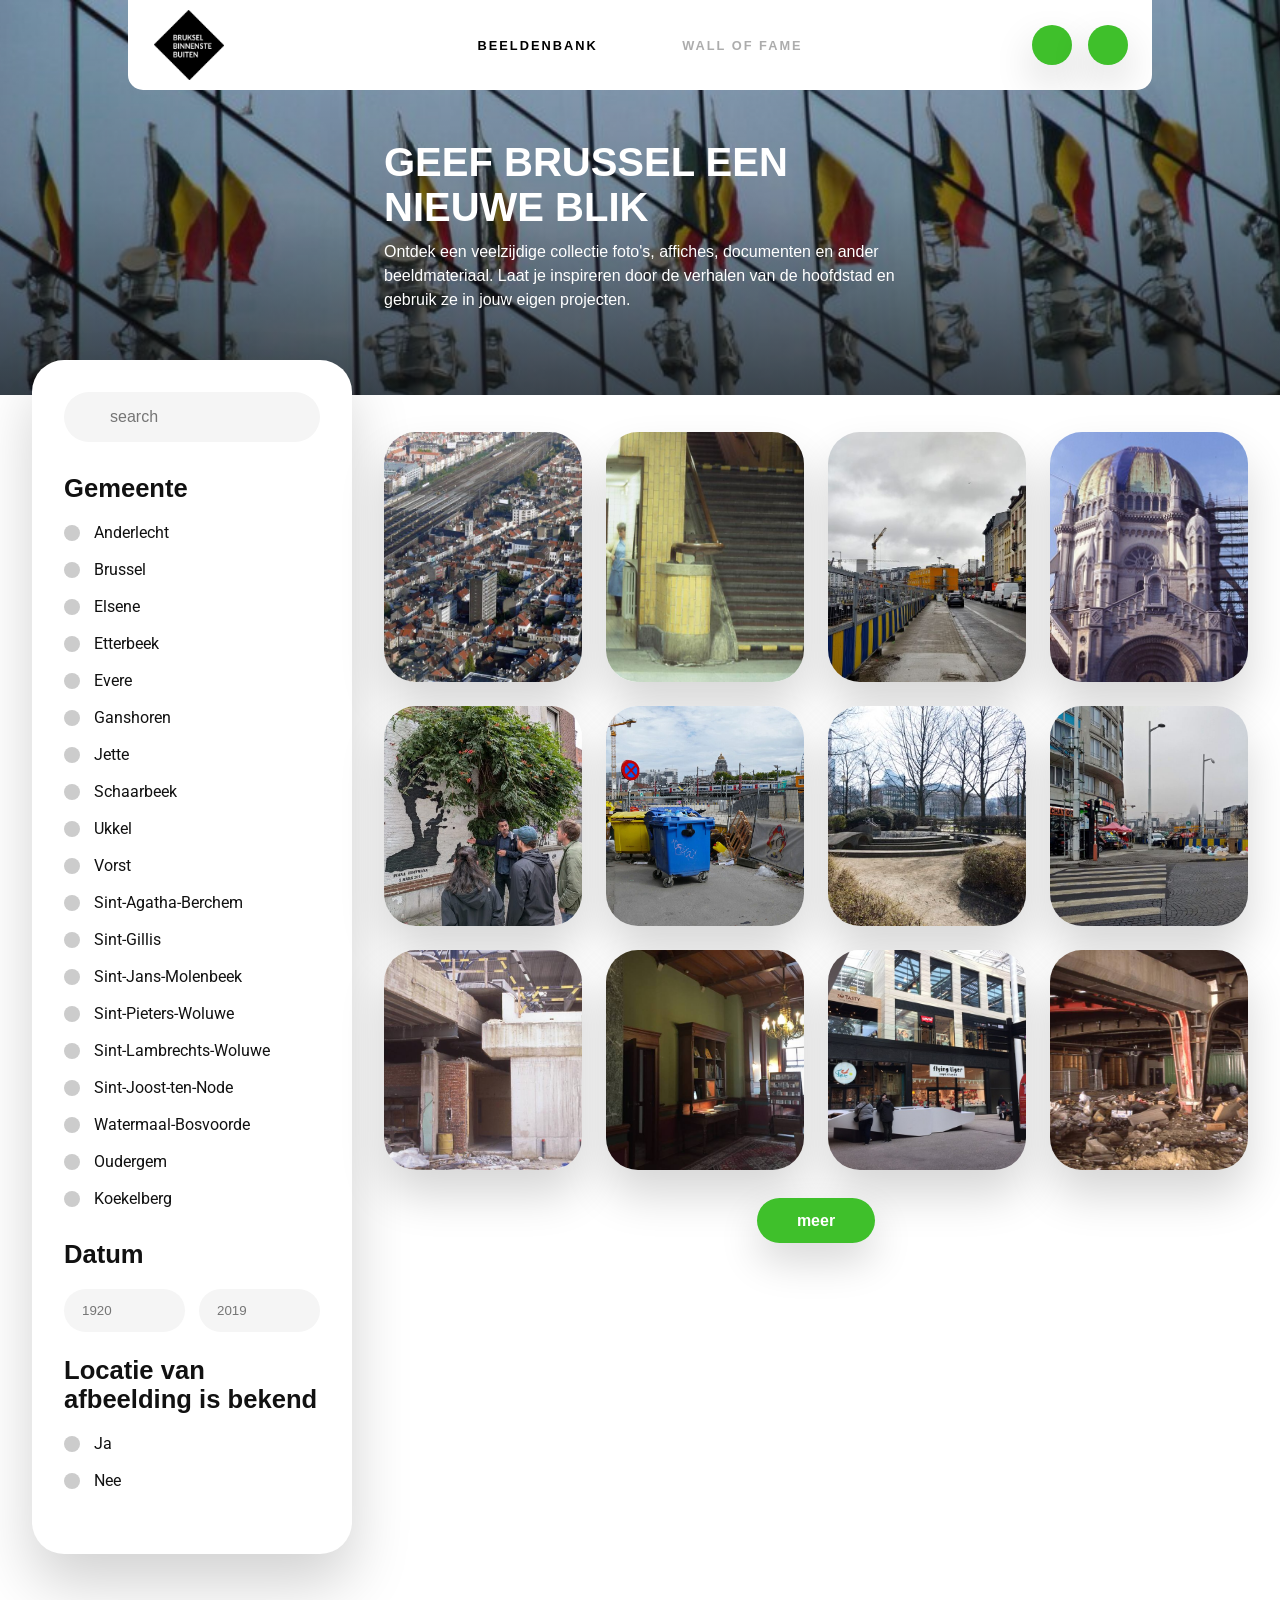
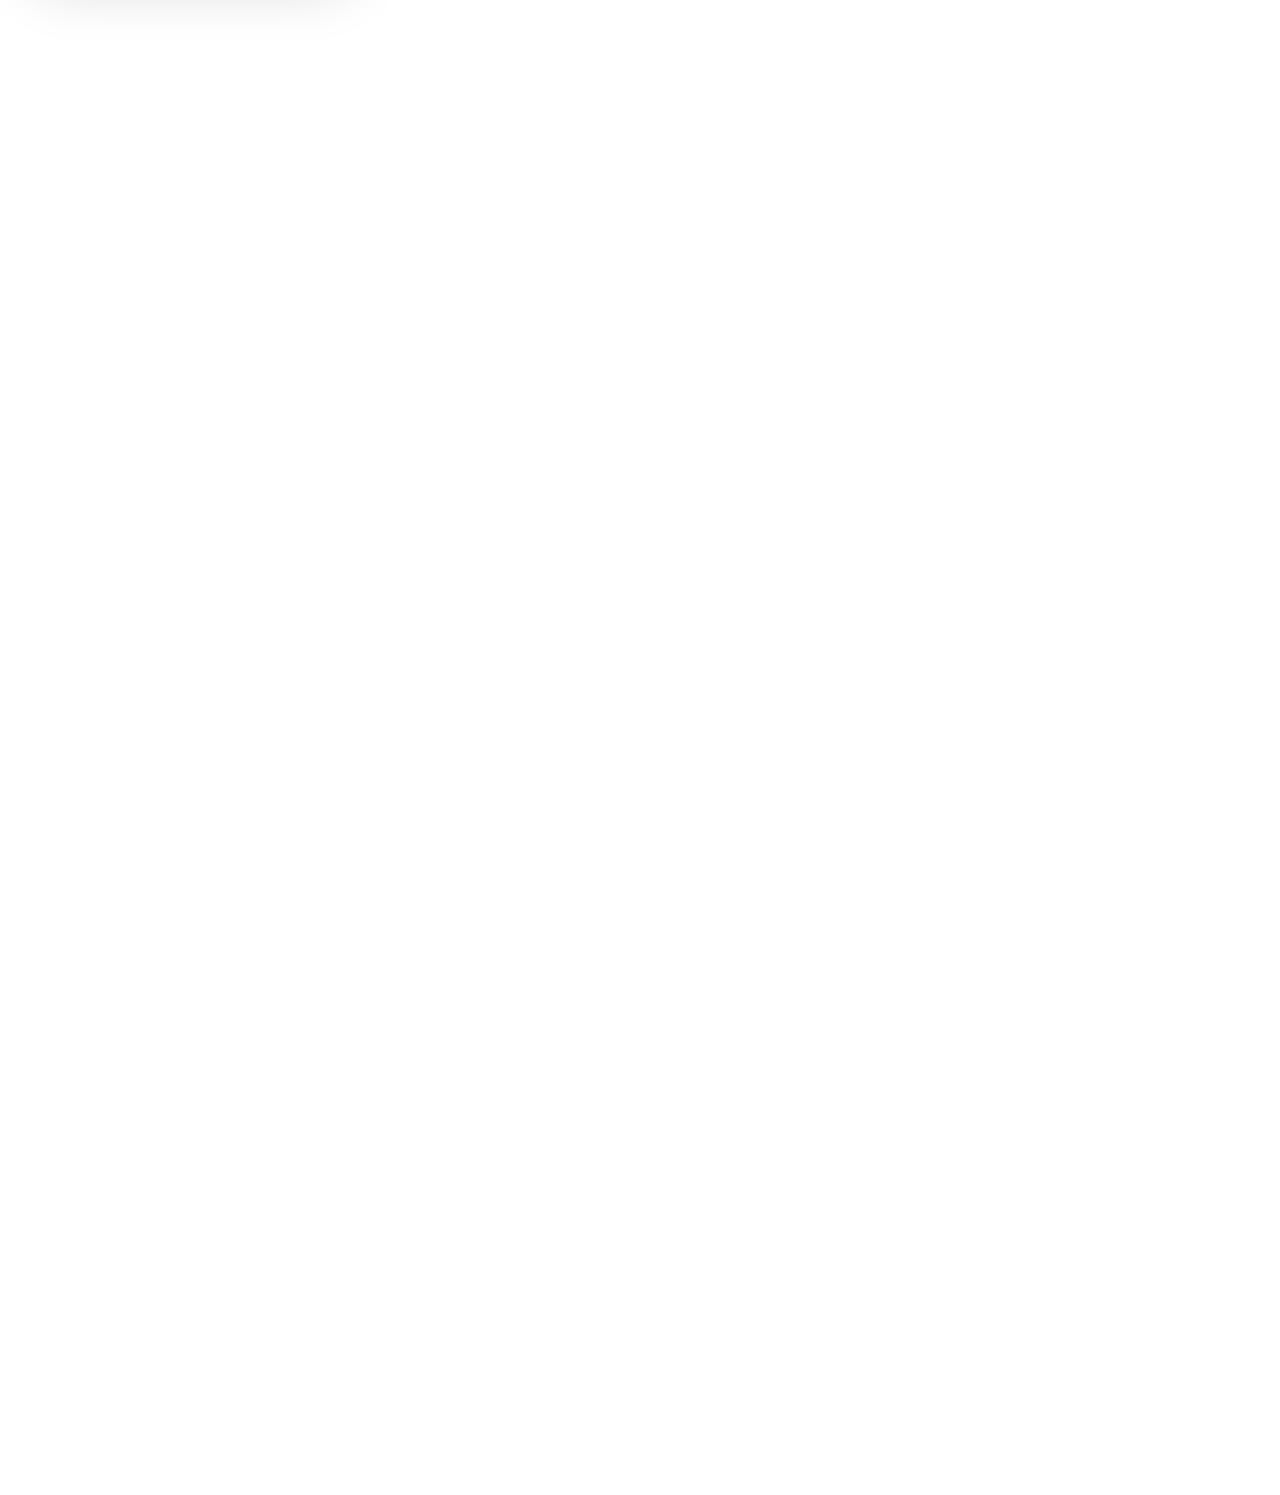
==== commit ed038e5d: "responsive kms" ====
--- a/index.html
+++ b/index.html
@@ -146,9 +146,6 @@
     </div>
     <!-- Image popup modal -->
     <div id="img-modal">
-      <button id="img-modal-prev" aria-label="Vorige">
-        <i class="fa-solid fa-angle-left"></i>
-      </button>
       <div class="img-modal-box">
         <button id="img-modal-close" aria-label="Sluiten">
           <i class="fa-solid fa-xmark"></i>
@@ -156,17 +153,22 @@
         <img id="img-modal-img" src="" alt="" />
         <p id="img-modal-name"></p>
         <div class="img-modal-actions">
-          <a id="img-modal-download" href="" download>
-            <i class="fa-solid fa-download"></i> Download
-          </a>
-          <button id="img-modal-share">
-            <i class="fa-solid fa-share-nodes"></i> Delen
+          <button id="img-modal-prev" aria-label="Vorige">
+            <i class="fa-solid fa-angle-left"></i>
           </button>
-        </div>
-      </div>
-      <button id="img-modal-next" aria-label="Volgende">
-        <i class="fa-solid fa-angle-right"></i>
-      </button>
+          <div class="img-modal-actions-center">
+            <a id="img-modal-download" href="" download>
+              <i class="fa-solid fa-download"></i> Download
+            </a>
+            <button id="img-modal-share">
+              <i class="fa-solid fa-share-nodes"></i> Delen
+            </button>
+          </div>
+          <button id="img-modal-next" aria-label="Volgende">
+            <i class="fa-solid fa-angle-right"></i>
+          </button>
+        </div>
+      </div>
     </div>
     <!-- Mobile Bottom Bar -->
     <div class="mobile-bottom-bar">
--- a/css/sidebar.css
+++ b/css/sidebar.css
@@ -219,30 +219,26 @@
 }
 #img-modal-prev,
 #img-modal-next {
-	position: fixed;
-	top: 50%;
-	transform: translateY(-50%);
 	background: #3fc02b;
 	border: none;
 	border-radius: 50%;
 	width: 48px;
 	height: 48px;
+	min-width: 48px;
 	cursor: pointer;
 	display: flex;
 	align-items: center;
 	justify-content: center;
 	box-shadow: 0 4px 14px rgba(0, 0, 0, 0.2);
+	transition: background 0.2s;
 }
 #img-modal-prev i,
 #img-modal-next i {
 	color: #fff;
 }
-
-#img-modal-prev {
-	left: 24px;
-}
-#img-modal-next {
-	right: 24px;
+#img-modal-prev:hover,
+#img-modal-next:hover {
+	background: #2ea31f;
 }
 .img-modal-box {
 	background: #fff;
@@ -289,9 +285,14 @@
 }
 .img-modal-actions {
 	display: flex;
-	justify-content: center;
+	justify-content: space-between;
+	align-items: center;
 	gap: 12px;
 	margin-top: 14px;
+}
+.img-modal-actions-center {
+	display: flex;
+	gap: 12px;
 }
 #img-modal-download {
 	display: inline-flex;
@@ -369,13 +370,6 @@
 		padding: 30px;
 	}
 
-	#img-modal-prev {
-		left: 10px;
-	}
-
-	#img-modal-next {
-		right: 10px;
-	}
 	.tablet-filter-bg {
 		position: relative;
 		top: 50px;
@@ -474,8 +468,15 @@
 	}
 
 	.img-modal-actions {
+		flex-direction: row;
+		justify-content: space-between;
+		align-items: center;
+	}
+	.img-modal-actions-center {
+		display: flex;
 		flex-direction: column;
 		align-items: center;
+		gap: 8px;
 	}
 
 	/* Bottom bar */
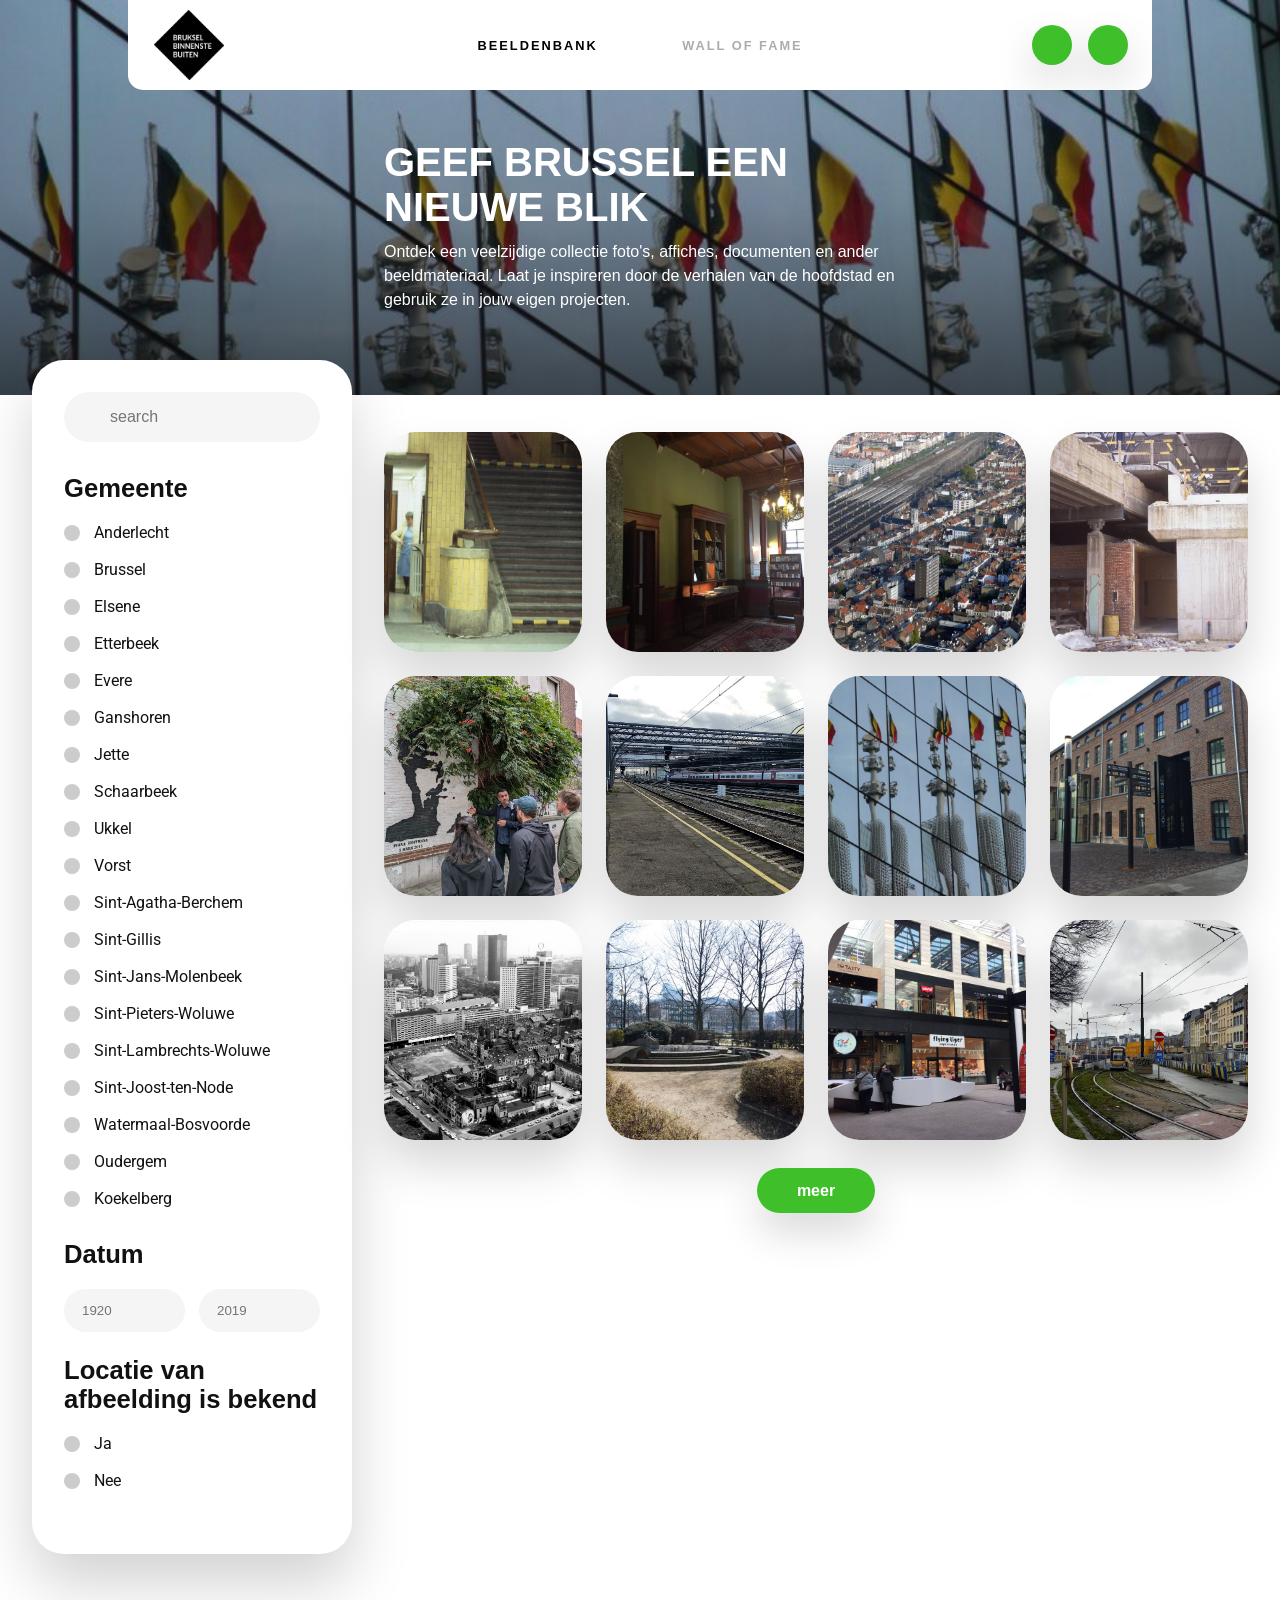
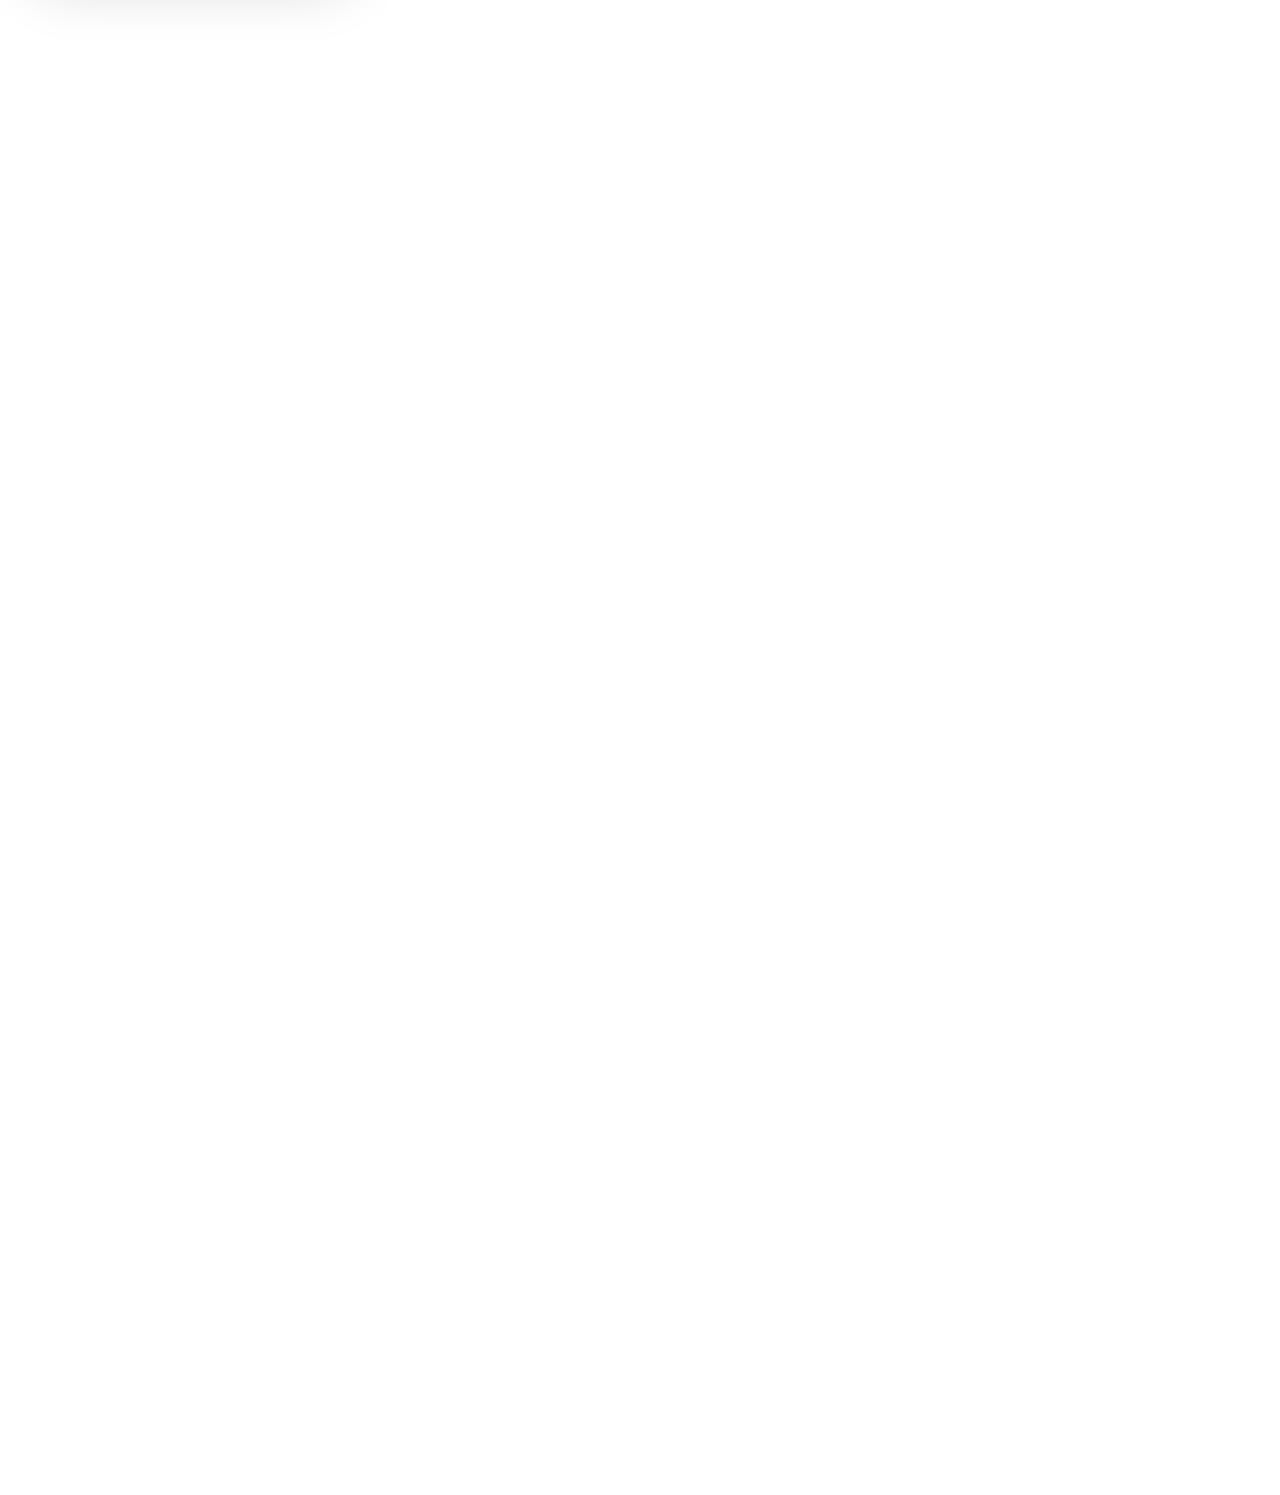
==== commit 999e777c: "mobile" ====
--- a/index.html
+++ b/index.html
@@ -153,9 +153,6 @@
         <img id="img-modal-img" src="" alt="" />
         <p id="img-modal-name"></p>
         <div class="img-modal-actions">
-          <button id="img-modal-prev" aria-label="Vorige">
-            <i class="fa-solid fa-angle-left"></i>
-          </button>
           <div class="img-modal-actions-center">
             <a id="img-modal-download" href="" download>
               <i class="fa-solid fa-download"></i> Download
@@ -164,9 +161,14 @@
               <i class="fa-solid fa-share-nodes"></i> Delen
             </button>
           </div>
-          <button id="img-modal-next" aria-label="Volgende">
-            <i class="fa-solid fa-angle-right"></i>
-          </button>
+          <div class="img-modal-actions-nav">
+            <button id="img-modal-prev" aria-label="Vorige">
+              <i class="fa-solid fa-angle-left"></i>
+            </button>
+            <button id="img-modal-next" aria-label="Volgende">
+              <i class="fa-solid fa-angle-right"></i>
+            </button>
+          </div>
         </div>
       </div>
     </div>
--- a/css/sidebar.css
+++ b/css/sidebar.css
@@ -200,11 +200,14 @@
 	color: #3fc02b;
 }
 .fa-magnifying-glass {
-	position: relative;
-	top: 36px;
-	left: 17px;
+	position: absolute;
+	left: 18px;
+	top: 50%;
+	transform: translateY(-50%);
 	font-size: 17px;
 	font-weight: bold;
+	pointer-events: none;
+	z-index: 1;
 }
 
 #img-modal {
@@ -285,14 +288,19 @@
 }
 .img-modal-actions {
 	display: flex;
+	flex-direction: column;
+	gap: 12px;
+	margin-top: 14px;
+}
+.img-modal-actions-center {
+	display: flex;
+	justify-content: center;
+	gap: 12px;
+}
+.img-modal-actions-nav {
+	display: flex;
 	justify-content: space-between;
 	align-items: center;
-	gap: 12px;
-	margin-top: 14px;
-}
-.img-modal-actions-center {
-	display: flex;
-	gap: 12px;
 }
 #img-modal-download {
 	display: inline-flex;
@@ -404,8 +412,9 @@
 		left: 50px;
 	}
 	.fa-magnifying-glass {
-		top: 1px;
-		left: 90px;
+		left: 68px;
+		top: 50%;
+		transform: translateY(-50%);
 		font-size: 19px;
 		z-index: 1;
 	}
@@ -467,17 +476,6 @@
 		max-height: 50vh;
 	}
 
-	.img-modal-actions {
-		flex-direction: row;
-		justify-content: space-between;
-		align-items: center;
-	}
-	.img-modal-actions-center {
-		display: flex;
-		flex-direction: column;
-		align-items: center;
-		gap: 8px;
-	}
 
 	/* Bottom bar */
 	.mobile-bottom-bar {
@@ -518,6 +516,8 @@
 	.mobile-search-icon {
 		position: absolute;
 		left: 14px;
+		top: 50%;
+		transform: translateY(-50%);
 		color: #999;
 		font-size: 0.95rem;
 		pointer-events: none;
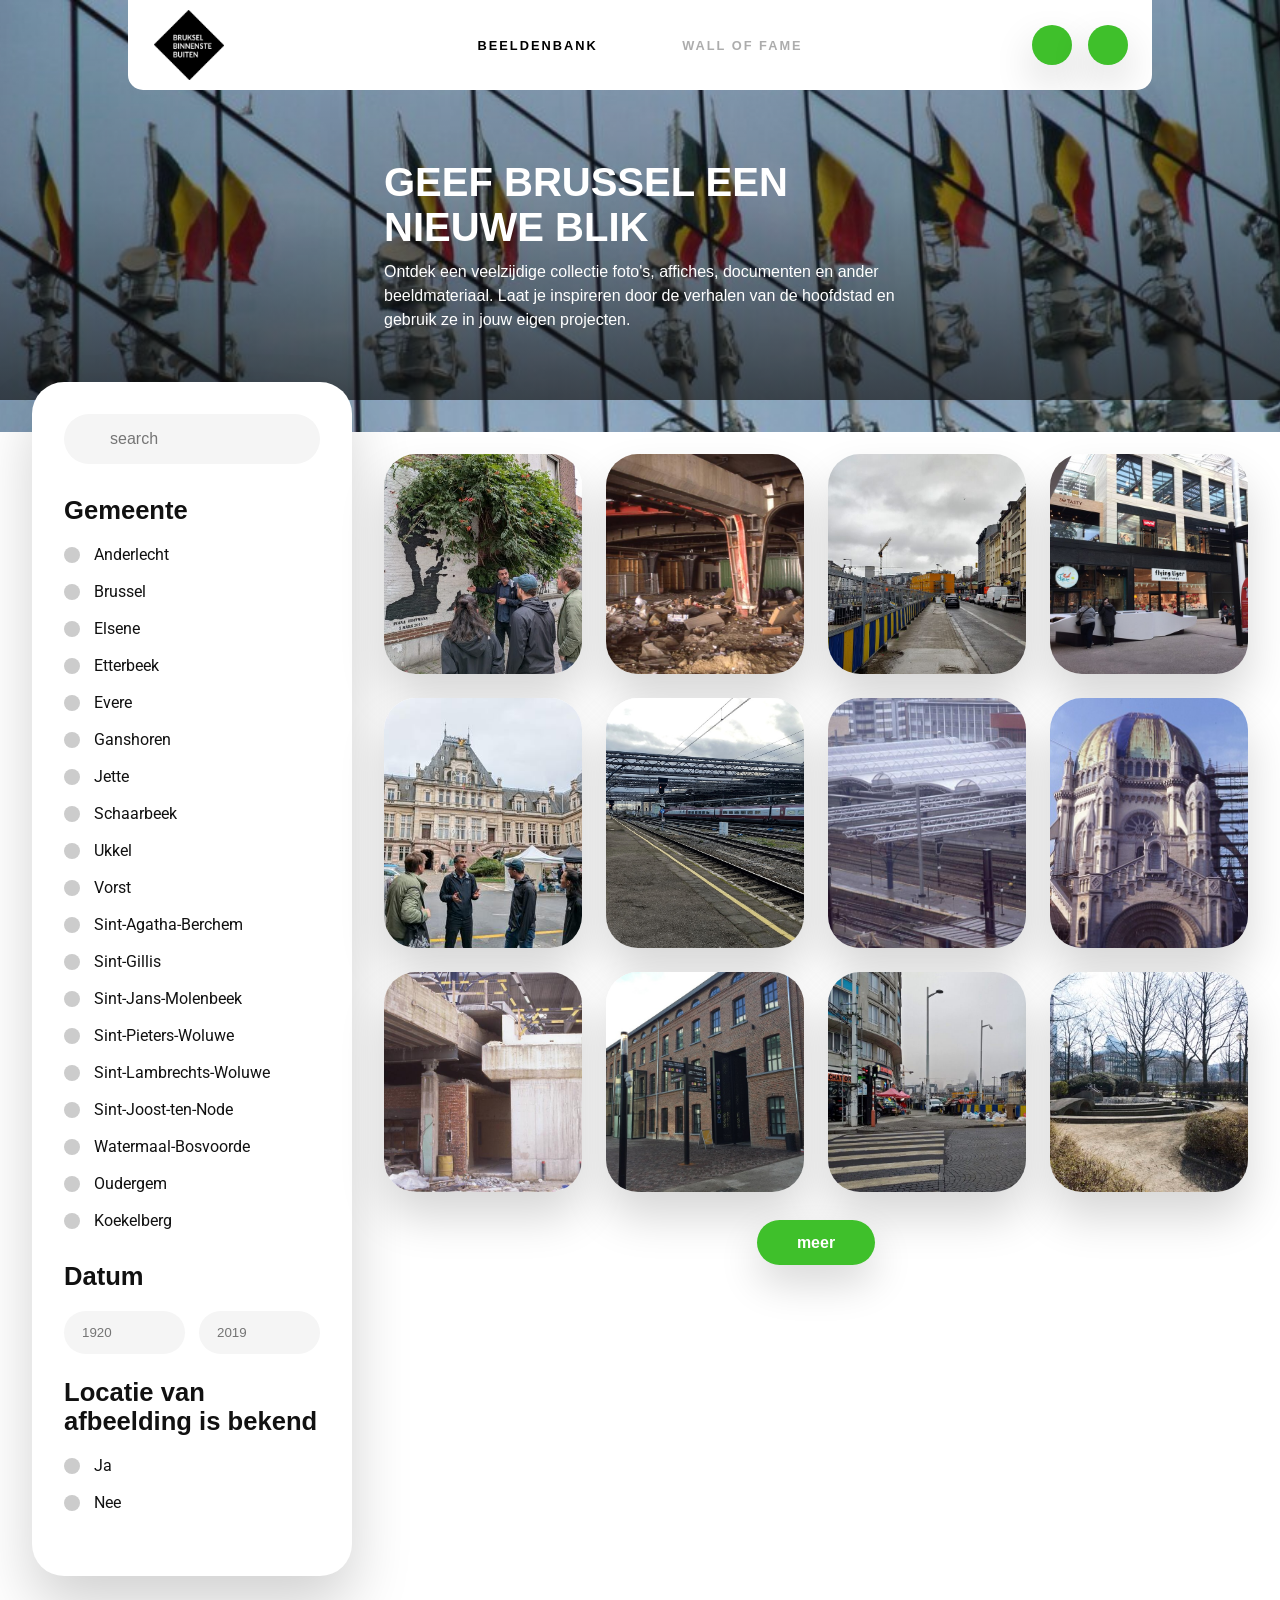
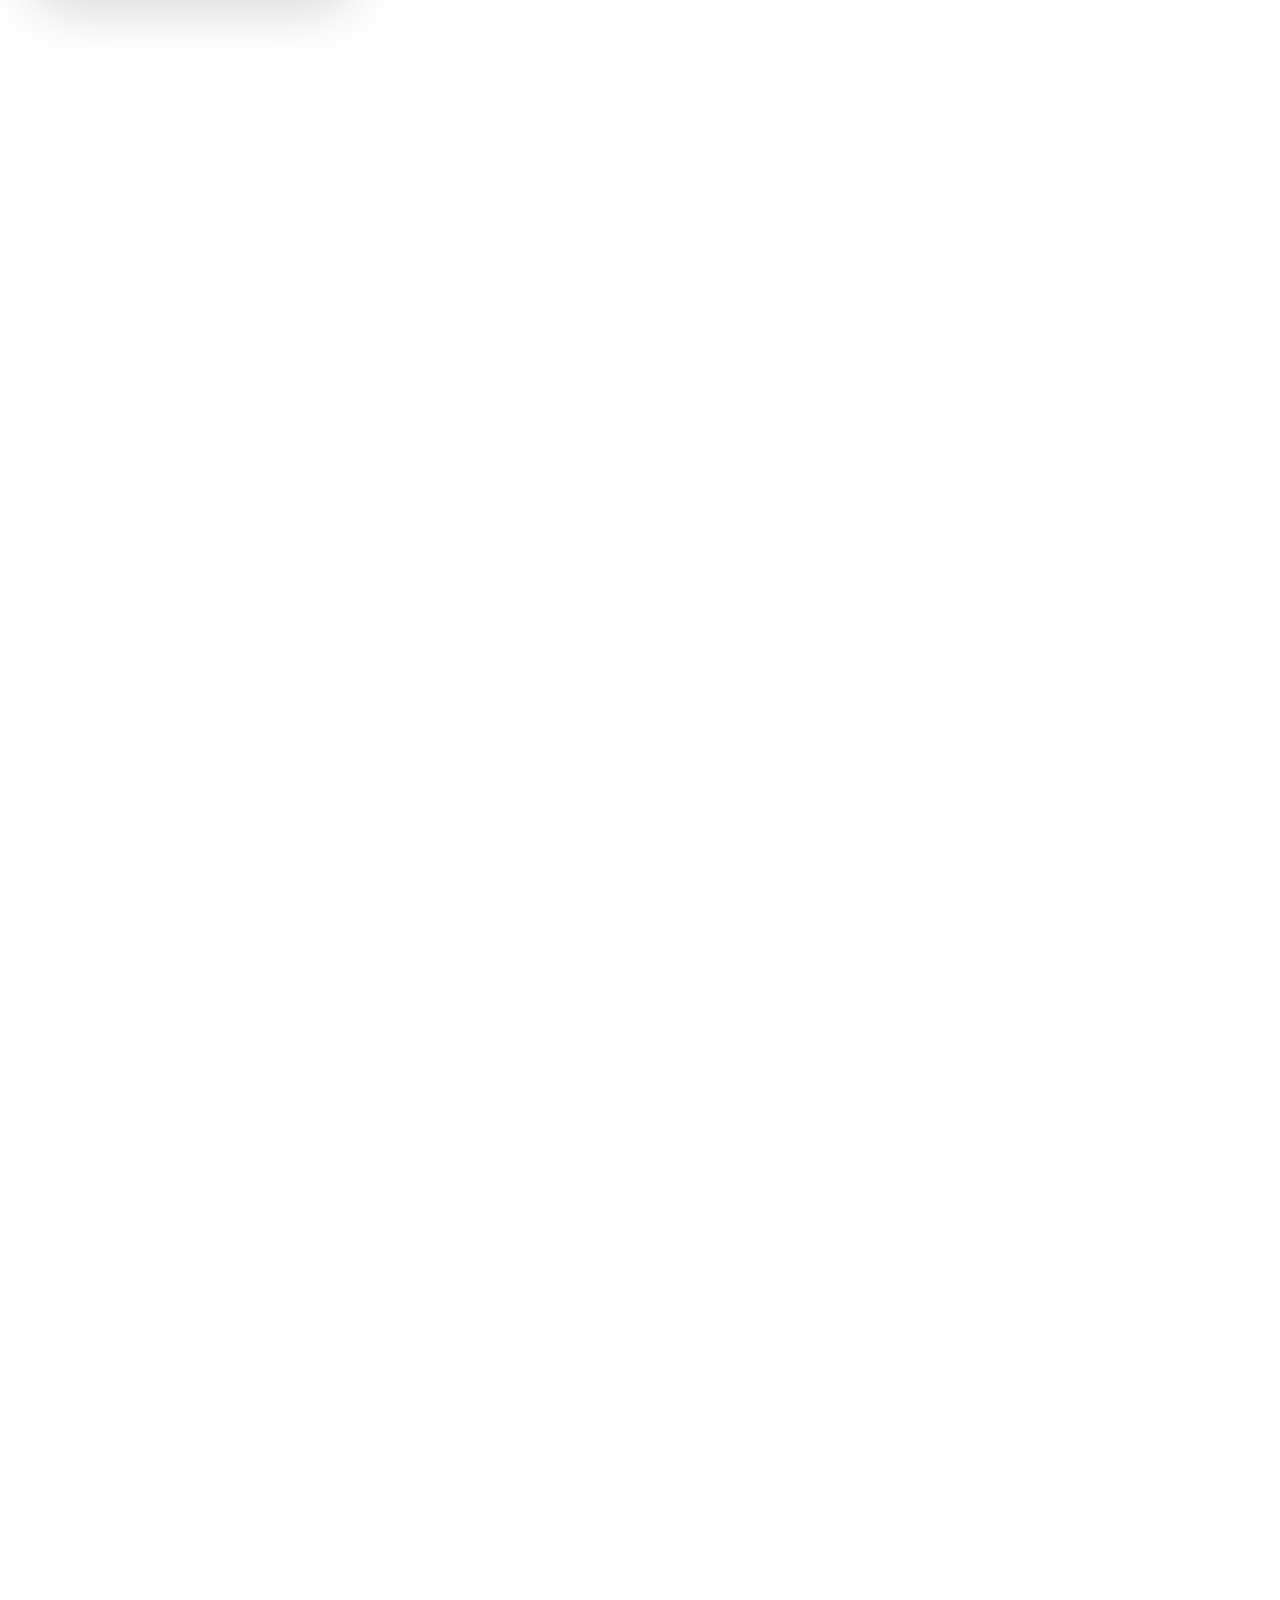
==== commit c581cb9b: "respo" ====
--- a/index.html
+++ b/index.html
@@ -124,10 +124,8 @@
           >
         </div>
       </aside>
+      <div class="top-filters"></div>
       <main class="content">
-        <div class="top-filters">
-          
-        </div>
         <div class="gallery">
           <div class="card"></div>
           <div class="card"></div>
@@ -226,12 +224,19 @@
 
     <script src="js/index.js"></script>
     <script>
-      // Mobile filter popup toggle
+      // Filter popup toggle — mobile button + tablet filter icon
       const mobileFilterBtn = document.getElementById('mobileFilterBtn');
       const mobileFilterPopup = document.getElementById('mobileFilterPopup');
       const mobileFilterClose = document.getElementById('mobileFilterClose');
-      mobileFilterBtn.addEventListener('click', () => mobileFilterPopup.classList.add('open'));
-      mobileFilterClose.addEventListener('click', () => mobileFilterPopup.classList.remove('open'));
+      const tabletFilterBtn = document.querySelector('.tablet-filter-bg');
+
+      function openFilterPopup() { mobileFilterPopup.classList.add('open'); }
+      function closeFilterPopup() { mobileFilterPopup.classList.remove('open'); }
+
+      if (mobileFilterBtn) mobileFilterBtn.addEventListener('click', openFilterPopup);
+      if (tabletFilterBtn) tabletFilterBtn.addEventListener('click', openFilterPopup);
+      if (mobileFilterClose) mobileFilterClose.addEventListener('click', closeFilterPopup);
+      mobileFilterPopup.addEventListener('click', (e) => { if (e.target === mobileFilterPopup) closeFilterPopup(); });
 
       // Sync mobile filter checkboxes with real sidebar checkboxes
       document.querySelectorAll('#mobileFilterPopup input[data-filter-id]').forEach(cb => {
--- a/css/header.css
+++ b/css/header.css
@@ -46,13 +46,14 @@
 .hero {
 	width: 40%;
 	left: 30%;
-	height: 250px;
 	position: relative;
-	padding-top: 30px;
-	padding-bottom: 30px;
 	color: #fff;
 	background-size: cover;
 	background-position: center;
+	display: flex;
+	flex-direction: column;
+	justify-content: center;
+	padding: 50px 0;
 }
 .hero-h1 h1 {
 	font-family: "Inter", sans-serif;
--- a/css/sidebar.css
+++ b/css/sidebar.css
@@ -1,11 +1,19 @@
 .container {
-	display: flex;
-	gap: 32px;
+	display: grid;
+	grid-template-columns: 320px 1fr;
+	grid-template-rows: auto 1fr;
+	grid-template-areas:
+		"sidebar filters"
+		"sidebar content";
+	column-gap: 32px;
 	width: 100%;
 	max-width: 1300px;
 	margin: 0 auto;
 	padding: 0 32px 40px;
 }
+.sidebar    { grid-area: sidebar; }
+.top-filters { grid-area: filters; }
+.content    { grid-area: content; }
 .sidebar {
 	width: 320px;
 	background: rgba(255, 255, 255, 1);
@@ -16,10 +24,10 @@
 .background {
 	position: absolute;
 	width: 100%;
-	height: 300%;
+	height: 9999px;
 	background-color: #fff;
 	z-index: -1;
-	margin-top: 35px;
+	margin-top: 50px;
 }
 
 .search-box {
@@ -345,28 +353,44 @@
 ========================== */
 @media (max-width: 1024px) {
 	.container {
-		flex-direction: column;
-		padding: 0 20px 30px;
+		grid-template-columns: auto 1fr;
+		grid-template-rows: auto auto;
+		grid-template-areas:
+			"sidebar filters"
+			"content content";
+		padding: 20px 20px 30px;
+		column-gap: 12px;
+		row-gap: 16px;
+		align-items: center;
+		margin-top: 30px;
 	}
 
 	.sidebar {
 		width: 100%;
-		padding: 2px;
+		padding: 0;
 		background: none;
 		box-shadow: none;
 	}
 
 	.content {
 		width: 100%;
+		grid-column: 1 / -1;
+	}
+	.top-filters {
+		margin-top: 0;
+		margin-bottom: 0;
+		justify-content: flex-start;
+		overflow-x: auto;
 	}
 
 	.gallery {
-		grid-template-columns: repeat(3, 1fr);
-		gap: 18px;
+		grid-template-columns: repeat(4, 1fr);
+		gap: 16px;
 	}
 
 	.card {
-		min-height: 200px;
+		min-height: 180px;
+		max-height: 220px;
 	}
 
 	.top-filters {
@@ -378,49 +402,73 @@
 		padding: 30px;
 	}
 
+	.background {
+		margin-top: -20px;
+	}
+
+	.sidebar {
+		position: static;
+		background: none;
+		box-shadow: none;
+		border-radius: 0;
+		padding: 0;
+		align-self: center;
+	}
+
+	.search-box {
+		display: flex;
+		align-items: center;
+		gap: 12px;
+		margin-bottom: 0;
+		position: relative;
+	}
+
 	.tablet-filter-bg {
-		position: relative;
-		top: 50px;
+		flex-shrink: 0;
+		width: 48px;
+		height: 48px;
 		background: #3fc02b;
-		padding: 10px;
-		width: 50px;
-		border-radius: 70%;
-		padding: 0px;
-	}
-	.search-box {
-		margin-bottom: 0px;
-	}
+		border-radius: 50%;
+		display: flex;
+		align-items: center;
+		justify-content: center;
+		box-shadow: 0 4px 14px rgba(63, 192, 43, 0.35);
+		cursor: pointer;
+	}
+
 	.search-box .tablet-filter {
 		display: block;
-		position: relative;
-		font-size: 30px;
+		font-size: 1.1rem;
 		color: #fff;
-		border-radius: 50%;
-		padding: 10px 15px;
-		top: 1px;
-		right: 5px;
-	}
+		padding: 0;
+		top: 0;
+		right: 0;
+		position: static;
+	}
+
 	.panel {
 		display: none;
 	}
+
 	.search-box input {
-		width: 30%;
-		box-shadow: 0 20px 20px rgba(0, 0, 0, 0.12);
-		border: 1px solid rgb(194, 194, 194);
-		position: relative;
-		top: 0px;
-		left: 50px;
-	}
+		flex: 1;
+		width: auto;
+		padding: 12px 16px 12px 40px;
+		box-shadow: none;
+		border: 1px solid #e0e0e0;
+		border-radius: 999px;
+		position: static;
+		left: auto;
+		top: auto;
+	}
+
 	.fa-magnifying-glass {
-		left: 68px;
+		left: 72px;
 		top: 50%;
 		transform: translateY(-50%);
-		font-size: 19px;
+		font-size: 16px;
 		z-index: 1;
 	}
-	/*
-			
-	*/
 }
 
 /* ==========================
@@ -433,107 +481,8 @@
 	display: none;
 }
 
-@media (max-width: 768px) {
-	/* Hide sidebar entirely — filters live in mobile-filter-popup */
-	.sidebar {
-		display: none;
-	}
-
-	.container {
-		padding: 0 15px 100px;
-		gap: 0;
-	}
-
-	.gallery {
-		grid-template-columns: repeat(2, 1fr);
-		gap: 12px;
-	}
-
-	.card {
-		min-height: 160px;
-		max-height: 200px;
-		border-radius: 20px;
-	}
-
-	.filter-pill {
-		font-size: 0.85rem;
-		padding: 0.7rem 1rem;
-	}
-
-	#img-modal-prev,
-	#img-modal-next {
-		width: 40px;
-		height: 40px;
-	}
-
-	.img-modal-box {
-		padding: 20px;
-		border-radius: 15px;
-	}
-
-	#img-modal-img {
-		width: 100%;
-		max-height: 50vh;
-	}
-
-
-	/* Bottom bar */
-	.mobile-bottom-bar {
-		display: flex;
-		align-items: center;
-		gap: 10px;
-		position: fixed;
-		bottom: 0;
-		left: 0;
-		right: 0;
-		padding: 10px 16px 18px;
-		background: #fff;
-		border-radius: 20px 20px 0 0;
-		box-shadow: 0 -4px 20px rgba(0,0,0,0.10);
-		z-index: 300;
-	}
-	.mobile-filter-btn {
-		flex-shrink: 0;
-		width: 48px;
-		height: 48px;
-		border-radius: 50%;
-		background: #3fc02b;
-		color: #fff;
-		border: none;
-		font-size: 1.1rem;
-		cursor: pointer;
-		display: flex;
-		align-items: center;
-		justify-content: center;
-		box-shadow: 0 4px 14px rgba(63,192,43,0.35);
-	}
-	.mobile-search-wrap {
-		flex: 1;
-		position: relative;
-		display: flex;
-		align-items: center;
-	}
-	.mobile-search-icon {
-		position: absolute;
-		left: 14px;
-		top: 50%;
-		transform: translateY(-50%);
-		color: #999;
-		font-size: 0.95rem;
-		pointer-events: none;
-	}
-	.mobile-search-wrap input {
-		width: 100%;
-		padding: 12px 16px 12px 40px;
-		border: none;
-		border-radius: 999px;
-		background: #f5f5f5;
-		font-size: 0.95rem;
-		color: #111;
-		outline: none;
-	}
-
-	/* Filter popup — slides up from bottom */
+/* Filter popup beschikbaar op tablet én mobiel */
+@media (max-width: 1024px) {
 	.mobile-filter-popup {
 		display: block;
 		position: fixed;
@@ -564,6 +513,144 @@
 	.mobile-filter-popup.open .mobile-filter-inner {
 		transform: translateY(0);
 	}
+}
+
+@media (max-width: 768px) {
+	/* Hide sidebar entirely — filters live in mobile-filter-popup */
+	.sidebar {
+		display: none;
+	}
+
+	.container {
+		grid-template-columns: 1fr;
+		grid-template-areas:
+			"content";
+		padding: 0 15px 100px;
+		gap: 0;
+	}
+	.sidebar    { display: none; }
+	.top-filters { display: none; }
+
+	.gallery {
+		grid-template-columns: repeat(2, 1fr);
+		gap: 12px;
+	}
+
+	.card {
+		min-height: 160px;
+		max-height: 200px;
+		border-radius: 20px;
+	}
+
+	.filter-pill {
+		font-size: 0.85rem;
+		padding: 0.7rem 1rem;
+	}
+
+	#img-modal-prev,
+	#img-modal-next {
+		width: 40px;
+		height: 40px;
+	}
+
+	.img-modal-box {
+		padding: 20px;
+		border-radius: 15px;
+	}
+
+	#img-modal-img {
+		width: 100%;
+		max-height: 50vh;
+	}
+
+
+	/* Bottom bar */
+	.mobile-bottom-bar {
+		display: flex;
+		align-items: center;
+		gap: 10px;
+		position: fixed;
+		bottom: 0;
+		left: 0;
+		right: 0;
+		padding: 10px 16px 18px;
+		background: #fff;
+		border-radius: 20px 20px 0 0;
+		box-shadow: 0 -4px 20px rgba(0,0,0,0.10);
+		z-index: 300;
+	}
+	.mobile-filter-btn {
+		flex-shrink: 0;
+		width: 48px;
+		height: 48px;
+		border-radius: 50%;
+		background: #3fc02b;
+		color: #fff;
+		border: none;
+		font-size: 1.1rem;
+		cursor: pointer;
+		display: flex;
+		align-items: center;
+		justify-content: center;
+		box-shadow: 0 4px 14px rgba(63,192,43,0.35);
+	}
+	.mobile-search-wrap {
+		flex: 1;
+		position: relative;
+		display: flex;
+		align-items: center;
+	}
+	.mobile-search-icon {
+		position: absolute;
+		left: 14px;
+		top: 50%;
+		transform: translateY(-50%);
+		color: #999;
+		font-size: 0.95rem;
+		pointer-events: none;
+	}
+	.mobile-search-wrap input {
+		width: 100%;
+		padding: 12px 16px 12px 40px;
+		border: none;
+		border-radius: 999px;
+		background: #f5f5f5;
+		font-size: 0.95rem;
+		color: #111;
+		outline: none;
+	}
+
+	/* Filter popup — slides up from bottom */
+	.mobile-filter-popup {
+		display: block;
+		position: fixed;
+		inset: 0;
+		z-index: 600;
+		background: rgba(0,0,0,0.45);
+		opacity: 0;
+		pointer-events: none;
+		transition: opacity 0.25s ease;
+	}
+	.mobile-filter-popup.open {
+		opacity: 1;
+		pointer-events: all;
+	}
+	.mobile-filter-inner {
+		position: absolute;
+		bottom: 0;
+		left: 0;
+		right: 0;
+		background: #fff;
+		border-radius: 24px 24px 0 0;
+		padding: 24px 20px 36px;
+		max-height: 80vh;
+		overflow-y: auto;
+		transform: translateY(100%);
+		transition: transform 0.3s ease;
+	}
+	.mobile-filter-popup.open .mobile-filter-inner {
+		transform: translateY(0);
+	}
 	.mobile-filter-close {
 		position: absolute;
 		top: 14px;
